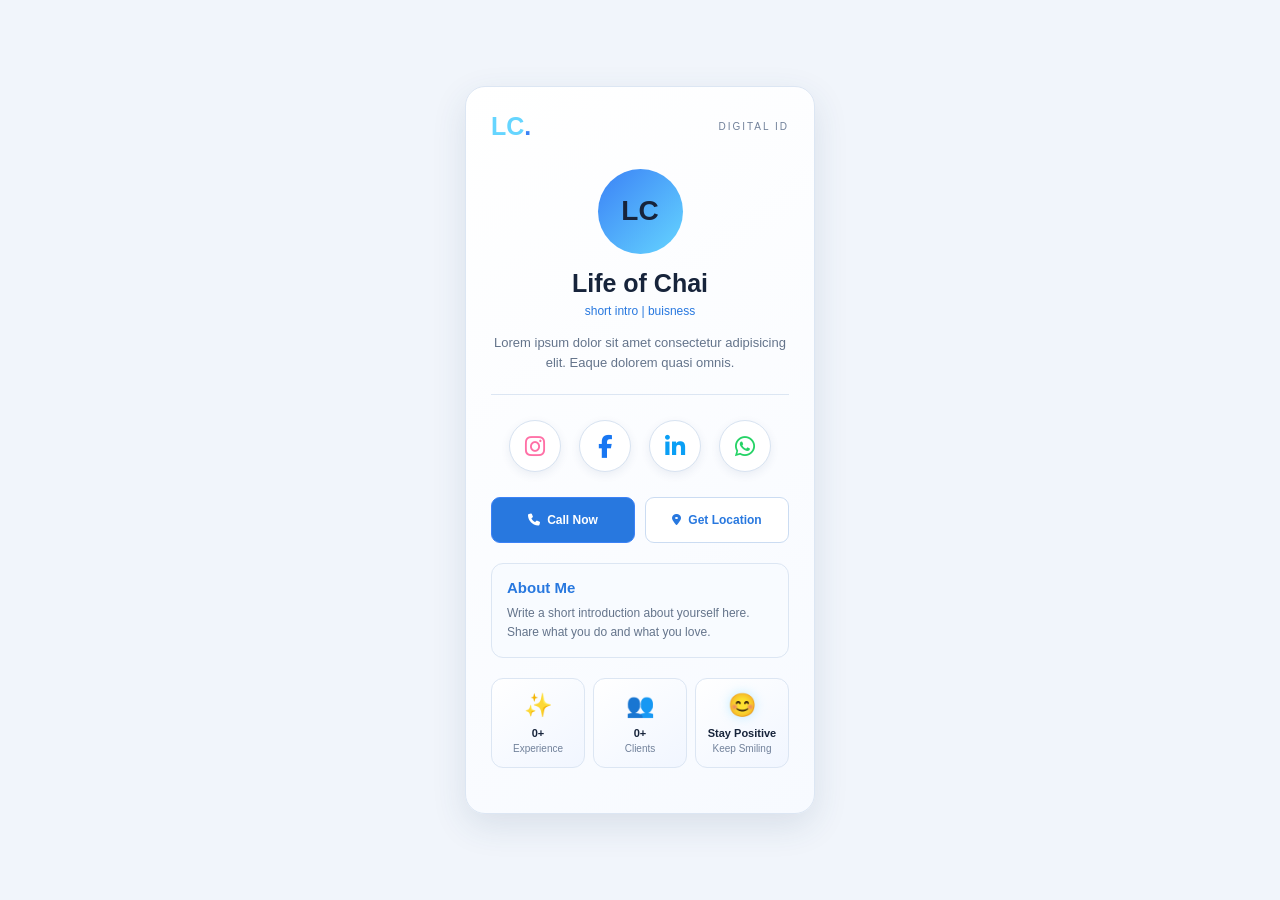
==== index.html @ 33793578 "Update index.html" ====
<!doctype html>
<html lang="en">
  <head>
    <meta charset="UTF-8" />
    <meta name="viewport" content="width=device-width, initial-scale=1.0" />
    <title>My Digital ID</title>

    <link rel="stylesheet" href="style.css" />

    <!-- Social media icons -->
    <link
      rel="stylesheet"
      href="https://cdnjs.cloudflare.com/ajax/libs/font-awesome/6.7.2/css/all.min.css"
    />
  </head>

  <body>
    <div class="card">
      <div class="top">
        <h3><b id="brandInitials">SB</b><span>.</span></h3>
        <p>DIGITAL ID</p>
      </div>

      <div class="profile" id="profileInitials">SB</div>

      <h1 id="profileName">Shubham Bahe</h1>
      <p class="role">short intro | buisness</p>

      <p class="bio">
        Lorem ipsum dolor sit amet consectetur adipisicing elit. Eaque dolorem
        quasi omnis.
      </p>

      <div class="line"></div>

      <!-- Four Circular Social Logos -->
      <div class="social-icons">
        <a
          href="https://instagram.com/"
          class="social-link instagram"
          target="_blank"
          rel="noopener noreferrer"
          aria-label="Instagram"
        >
          <i class="fa-brands fa-instagram"></i>
        </a>

        <a
          href="https://www.facebook.com/YOUR-PROFILE"
          class="social-link facebook"
          target="_blank"
          rel="noopener noreferrer"
          aria-label="Facebook"
        >
          <i class="fa-brands fa-facebook-f"></i>
        </a>

        <a
          href="https://linkedin.com/"
          class="social-link linkedin"
          target="_blank"
          rel="noopener noreferrer"
          aria-label="LinkedIn"
        >
          <i class="fa-brands fa-linkedin-in"></i>
        </a>

        <a
          href="#"
          id="whatsappLink"
          class="social-link whatsapp"
          target="_blank"
          rel="noopener noreferrer"
          aria-label="WhatsApp"
        >
          <i class="fa-brands fa-whatsapp"></i>
        </a>
      </div>

      <!-- Two Rectangular Buttons -->
      <div class="action-buttons">
        <a href="tel:+919834748891" class="action-btn save-btn">
          <i class="fa-solid fa-phone"></i>
          Call Now
        </a>

        <button
          type="button"
          class="action-btn location-btn"
          onclick="getLocation()"
        >
          <i class="fa-solid fa-location-dot"></i>
          Get Location
        </button>
      </div>

      <!-- Location Status -->
      <p id="locationStatus" class="location-status" aria-live="polite"></p>
      <!-- About Me -->
      <div class="about-me">
        <h3>About Me</h3>
        <p>
          Write a short introduction about yourself here. Share what you do and
          what you love.
        </p>
      </div>

      <!-- Three Info Boxes -->
      <div class="info-boxes">
        <div class="info-box">
          <h2>✨</h2>
          <p class="info-number">0+</p>
          <p class="info-label">Experience</p>
        </div>

        <div class="info-box">
          <h2>👥</h2>
          <p class="info-number">0+</p>
          <p class="info-label">Clients</p>
        </div>

        <div class="info-box smile-box">
          <h2>😊</h2>
          <p class="info-number">Stay Positive</p>
          <p class="info-label">Keep Smiling</p>
        </div>
      </div>
    </div>

    <script src="script.js"></script>
  </body>
</html>
---- style.css ----
* {
    margin: 0;
    padding: 0;
    box-sizing: border-box;
}

body {
    min-height: 100vh;
    display: flex;
    justify-content: center;
    align-items: center;
    padding: 20px;
    background: #080f20;
    font-family: Arial, sans-serif;
    color: white;
}

.card {
    width: 100%;
    max-width: 350px;
    padding: 25px;
    text-align: center;
    border-radius: 20px;
    background: linear-gradient(145deg, #142746, #0b1325);
    border: 1px solid #294466;
    box-shadow: 0 10px 35px #0005;
}

.top {
    display: flex;
    justify-content: space-between;
    align-items: center;
    margin-bottom: 28px;
}

.top h3 {
    font-size: 25px;
    color: #65d5ff;
}

.top h3 span {
    color: #3b82f6;
}

.top p {
    font-size: 10px;
    letter-spacing: 2px;
    color: #a5b2c9;
}

.profile {
    width: 85px;
    height: 85px;
    margin: 0 auto 15px;
    display: flex;
    justify-content: center;
    align-items: center;
    border-radius: 50%;
    background: linear-gradient(135deg, #3b82f6, #65d5ff);
    font-size: 28px;
    font-weight: bold;
}

h1 {
    font-size: 25px;
    margin-bottom: 6px;
}

.role {
    color: #65d5ff;
    font-size: 12px;
}

.bio {
    color: #a5b2c9;
    font-size: 13px;
    line-height: 1.6;
    margin: 15px 0;
}

.line {
    height: 1px;
    background: #294466;
    margin: 20px 0;
}

/* Circular Social Icons */
.social-icons {
    display: flex;
    justify-content: center;
    align-items: center;
    gap: 18px;
    margin: 25px 0;
}

.social-link {
    width: 52px;
    height: 52px;
    flex-shrink: 0;
    display: flex;
    justify-content: center;
    align-items: center;
    border-radius: 50%;
    background: #101d35;
    border: 1px solid #345782;
    text-decoration: none;
    font-size: 23px;
    transition: 0.3s ease;
}

.instagram {
    color: #ff70a6;
}

.facebook {
    color: #1877f2;
}

.linkedin {
    color: #0a9ff5;
}

.whatsapp {
    color: #25d366;
}

.social-link:hover {
    transform: translateY(-5px);
    border-color: #65d5ff;
    box-shadow: 0 0 12px #3b82f6,
                0 0 25px #3b82f655;
}

/* Rectangular Action Buttons */
.action-buttons {
    display: grid;
    grid-template-columns: repeat(2, minmax(0, 1fr));
    gap: 10px;
    margin: 25px 0 20px;
}

.action-btn {
    min-width: 0;
    min-height: 46px;
    display: flex;
    align-items: center;
    justify-content: center;
    gap: 7px;
    padding: 10px 6px;
    border-radius: 9px;
    font-family: inherit;
    font-size: 12px;
    font-weight: bold;
    text-decoration: none;
    cursor: pointer;
    transition: 0.3s ease;
}

.save-btn {
    color: white;
    background: #2563eb;
    border: 1px solid #3b82f6;
}

.location-btn {
    background: #ffffff;
    color: #2878df;
    border: 1px solid #cbdcf2;
}

.location-status {
    color: #64748b;
    font-size: 11px;
    line-height: 1.6;
    margin: 8px 0;
    overflow-wrap: anywhere;
}

.location-status a {
    color: #2878df;
    font-weight: bold;
}

.action-btn:hover {
    transform: translateY(-3px);
    box-shadow: 0 0 15px #3b82f644;
}

/* Small Mobile Screens */
@media (max-width: 360px) {
    .card {
        padding: 20px 16px;
    }

    .social-icons {
        gap: 13px;
    }

    .social-link {
        width: 47px;
        height: 47px;
        font-size: 21px;
    }

    .action-btn {
        font-size: 11px;
    }
}



/* About Me Box */
.about-me {
    text-align: left;
    padding: 15px;
    margin: 20px 0;
    background: #0c192d;
    border: 1px solid #294466;
    border-radius: 12px;
}

.about-me h3 {
    color: #65d5ff;
    font-size: 15px;
    margin-bottom: 8px;
}

.about-me p {
    color: #a5b2c9;
    font-size: 12px;
    line-height: 1.6;
}

/* Three Info Boxes */
.info-boxes {
    display: grid;
    grid-template-columns: repeat(3, minmax(0, 1fr));
    gap: 8px;
    margin: 20px 0;
}

.info-box {
    padding: 13px 4px;
    background: linear-gradient(145deg, #172b49, #0d192d);
    border: 1px solid #294466;
    border-radius: 12px;
    transition: 0.3s ease;
}

.info-box:hover {
    border-color: #65d5ff;
    box-shadow: 0 0 12px #3b82f633;
    transform: translateY(-3px);
}

.info-box h2 {
    font-size: 23px;
    margin-bottom: 8px;
}

.info-number {
    color: #ffffff;
    font-size: 11px;
    font-weight: bold;
    overflow-wrap: anywhere;
}

.info-label {
    color: #8fa6c7;
    font-size: 10px;
    margin-top: 4px;
}

.smile-box h2 {
    filter: drop-shadow(0 0 6px #65d5ff66);
}


body {
    background: #f1f5fb;
    color: #17243b;
}

.card {
    background: linear-gradient(145deg, #ffffff, #f7faff);
    border: 1px solid #dce6f3;
    box-shadow: 0 12px 35px rgba(42, 70, 110, 0.12);
}

.top p {
    color: #71819a;
}

h1 {
    color: #17243b;
}

.role {
    color: #2878df;
}

.bio {
    color: #64748b;
}

.line {
    background: #dce6f3;
}

/* Social icons */
.social-link {
    background: #ffffff;
    border-color: #d8e3f1;
    box-shadow: 0 3px 10px rgba(42, 70, 110, 0.08);
}

.github {
    color: #17243b;
}

.social-link:hover {
    border-color: #65bfff;
    box-shadow: 0 0 12px #3b82f644;
}

/* Action buttons */
.save-btn {
    background: #2878df;
    color: #ffffff;
}

.share-btn {
    background: #ffffff;
    color: #2878df;
    border-color: #cbdcf2;
}

/* About Me box */
.about-me {
    background: #f8fbff;
    border-color: #dce6f3;
}

.about-me h3 {
    color: #2878df;
}

.about-me p {
    color: #64748b;
}

/* Experience, Clients and QR boxes */
.info-box {
    background: linear-gradient(145deg, #ffffff, #f1f6ff);
    border-color: #dce6f3;
}

.info-number {
    color: #17243b;
}

.info-label {
    color: #71819a;
}

.info-box:hover {
    border-color: #65bfff;
    box-shadow: 0 5px 18px #2878df22;
}

/* Footer */
footer {
    border-color: #dce6f3;
    color: #71819a;
}

/* Smaller mobile screens */
@media (max-width: 360px) {
    .card {
        background: #ffffff;
    }
}
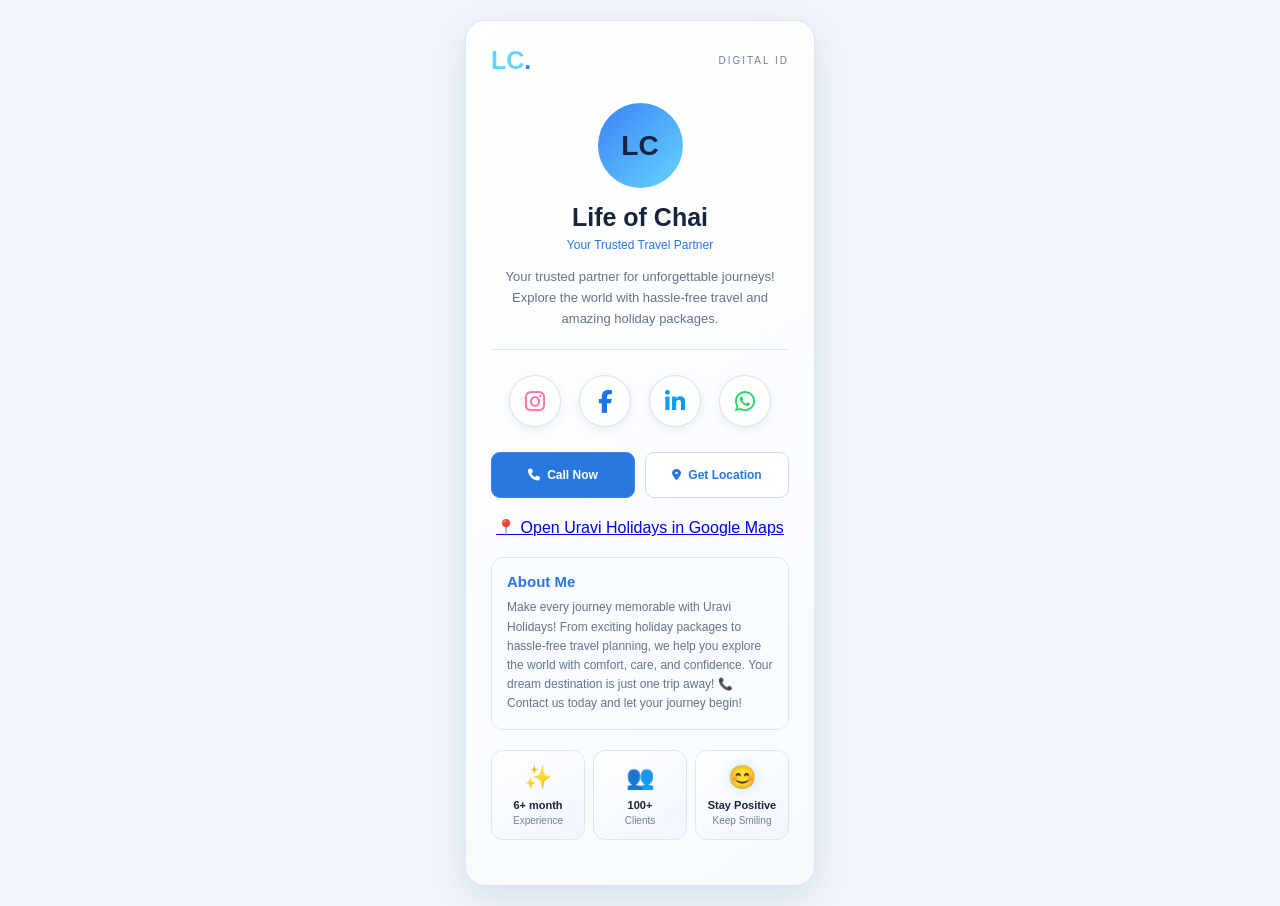
==== commit 7571a933: "Update index.html" ====
--- a/index.html
+++ b/index.html
@@ -24,11 +24,11 @@
       <div class="profile" id="profileInitials">SB</div>
 
       <h1 id="profileName">Shubham Bahe</h1>
-      <p class="role">short intro | buisness</p>
+      <p class="role">Your Trusted Travel Partner</p>
 
       <p class="bio">
-        Lorem ipsum dolor sit amet consectetur adipisicing elit. Eaque dolorem
-        quasi omnis.
+        Your trusted partner for unforgettable journeys! Explore the world with
+        hassle-free travel and amazing holiday packages.
       </p>
 
       <div class="line"></div>
@@ -36,7 +36,7 @@
       <!-- Four Circular Social Logos -->
       <div class="social-icons">
         <a
-          href="https://instagram.com/"
+          href="https://www.instagram.com/uraviholidays?vrfl=b2t5bHQ3NGZpOXEz"
           class="social-link instagram"
           target="_blank"
           rel="noopener noreferrer"
@@ -79,7 +79,7 @@
 
       <!-- Two Rectangular Buttons -->
       <div class="action-buttons">
-        <a href="tel:+919834748891" class="action-btn save-btn">
+        <a href="tel:+918766043591" class="action-btn save-btn">
           <i class="fa-solid fa-phone"></i>
           Call Now
         </a>
@@ -95,13 +95,23 @@
       </div>
 
       <!-- Location Status -->
-      <p id="locationStatus" class="location-status" aria-live="polite"></p>
+      <p id="locationStatus">
+        <a
+          href="https://www.google.com/maps/search/?api=1&query=Uravi+Holidays"
+          target="_blank"
+          rel="noopener noreferrer"
+        >
+          📍 Open Uravi Holidays in Google Maps
+        </a>
+      </p>
       <!-- About Me -->
       <div class="about-me">
         <h3>About Me</h3>
         <p>
-          Write a short introduction about yourself here. Share what you do and
-          what you love.
+          Make every journey memorable with Uravi Holidays! From exciting
+          holiday packages to hassle-free travel planning, we help you explore
+          the world with comfort, care, and confidence. Your dream destination
+          is just one trip away! 📞 Contact us today and let your journey begin!
         </p>
       </div>
 
@@ -109,13 +119,13 @@
       <div class="info-boxes">
         <div class="info-box">
           <h2>✨</h2>
-          <p class="info-number">0+</p>
+          <p class="info-number">6+ month</p>
           <p class="info-label">Experience</p>
         </div>
 
         <div class="info-box">
           <h2>👥</h2>
-          <p class="info-number">0+</p>
+          <p class="info-number">100+</p>
           <p class="info-label">Clients</p>
         </div>
 
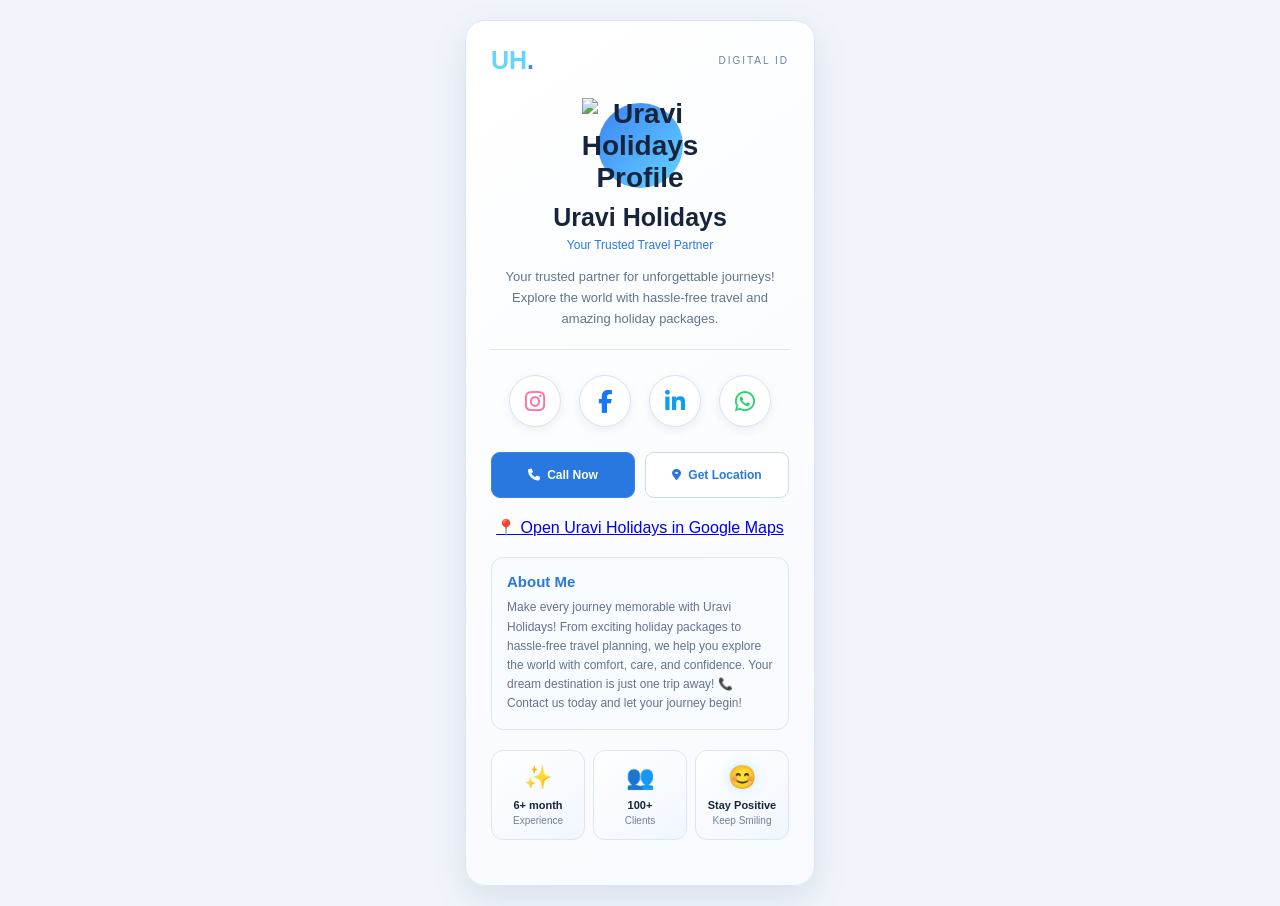
==== commit eb4e63e7: "Update profile section and contact link format" ====
--- a/index.html
+++ b/index.html
@@ -21,9 +21,15 @@
         <p>DIGITAL ID</p>
       </div>
 
-      <div class="profile" id="profileInitials">SB</div>
+      <div class="profile">
+        <img
+          src="assets\WhatsApp Image 2026-10-17 at 14.59.35.jpeg"
+          alt="Uravi Holidays Profile"
+          id="profileImage"
+        />
+      </div>
 
-      <h1 id="profileName">Shubham Bahe</h1>
+      <h1 id="profileName">Uravi Holidays</h1>
       <p class="role">Your Trusted Travel Partner</p>
 
       <p class="bio">
@@ -79,7 +85,7 @@
 
       <!-- Two Rectangular Buttons -->
       <div class="action-buttons">
-        <a href="tel:+918766043591" class="action-btn save-btn">
+        <a href="tel:+91 8766043591" class="action-btn save-btn">
           <i class="fa-solid fa-phone"></i>
           Call Now
         </a>
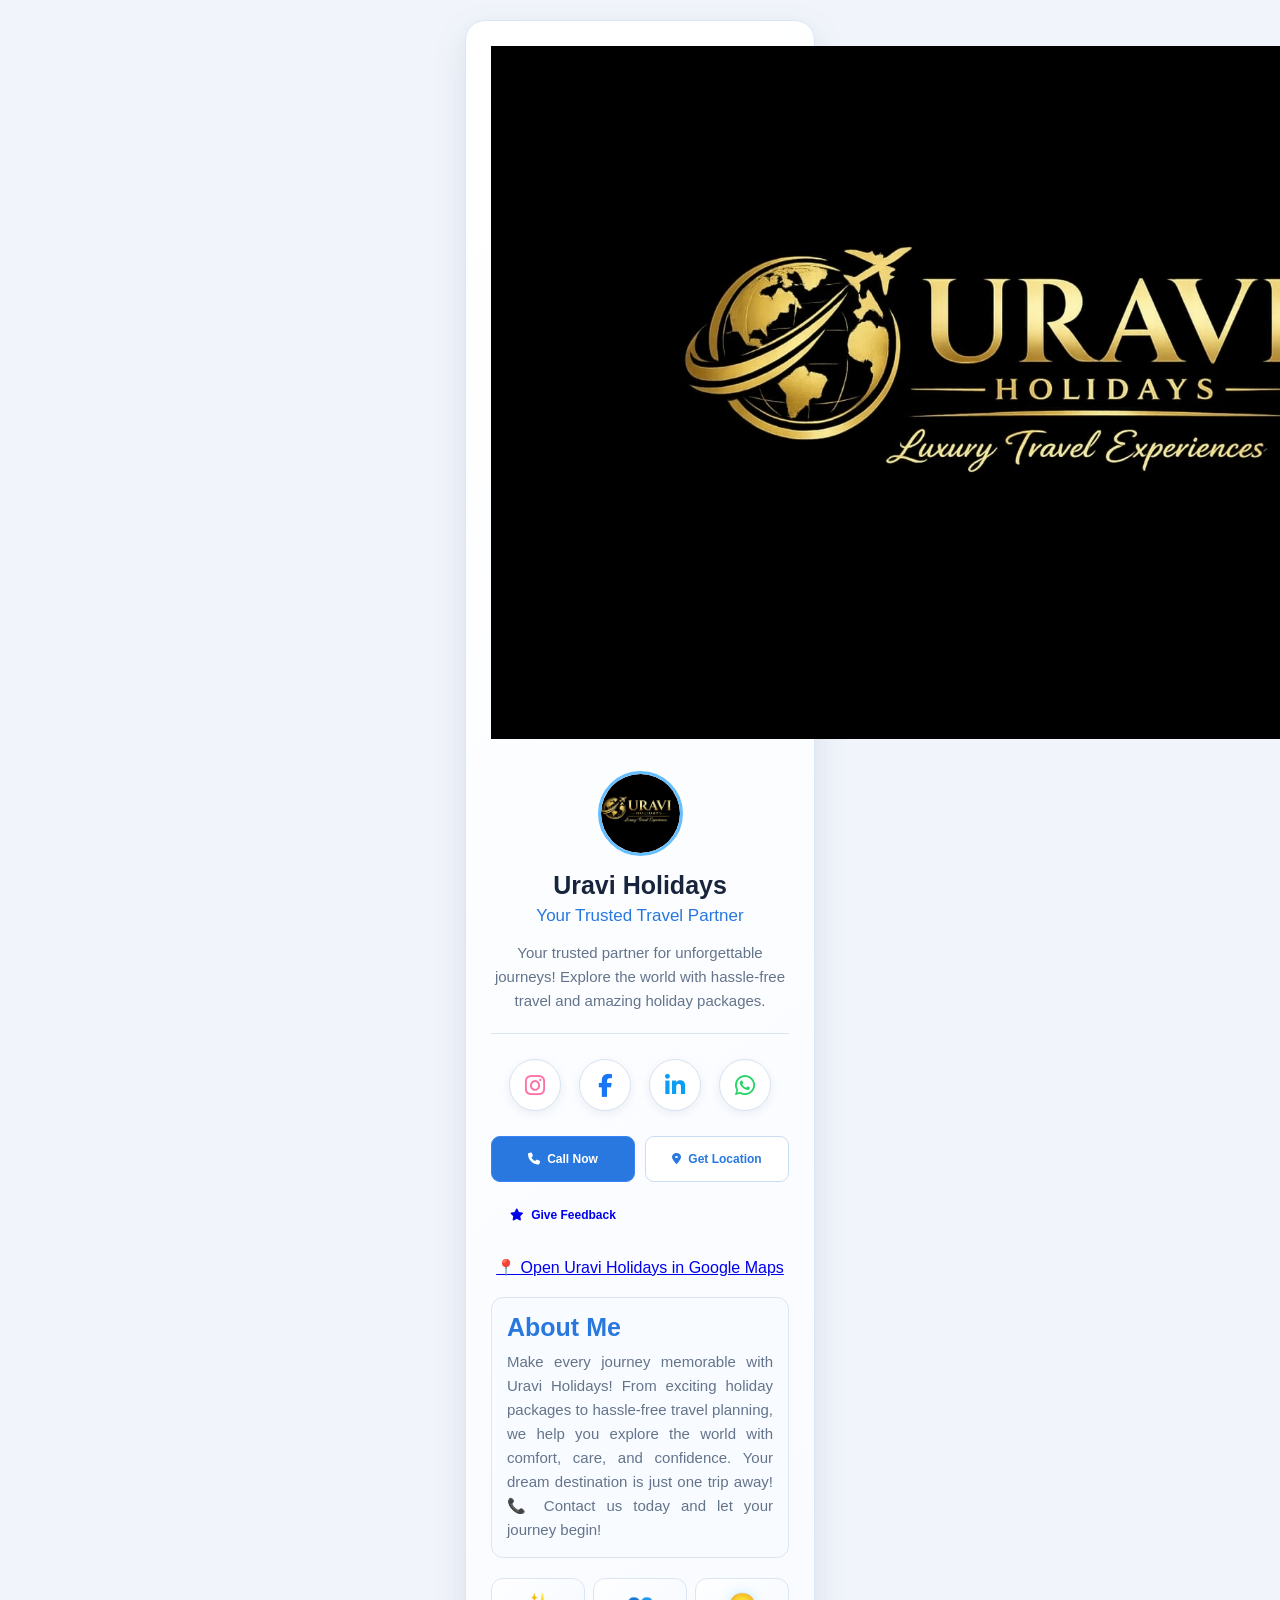
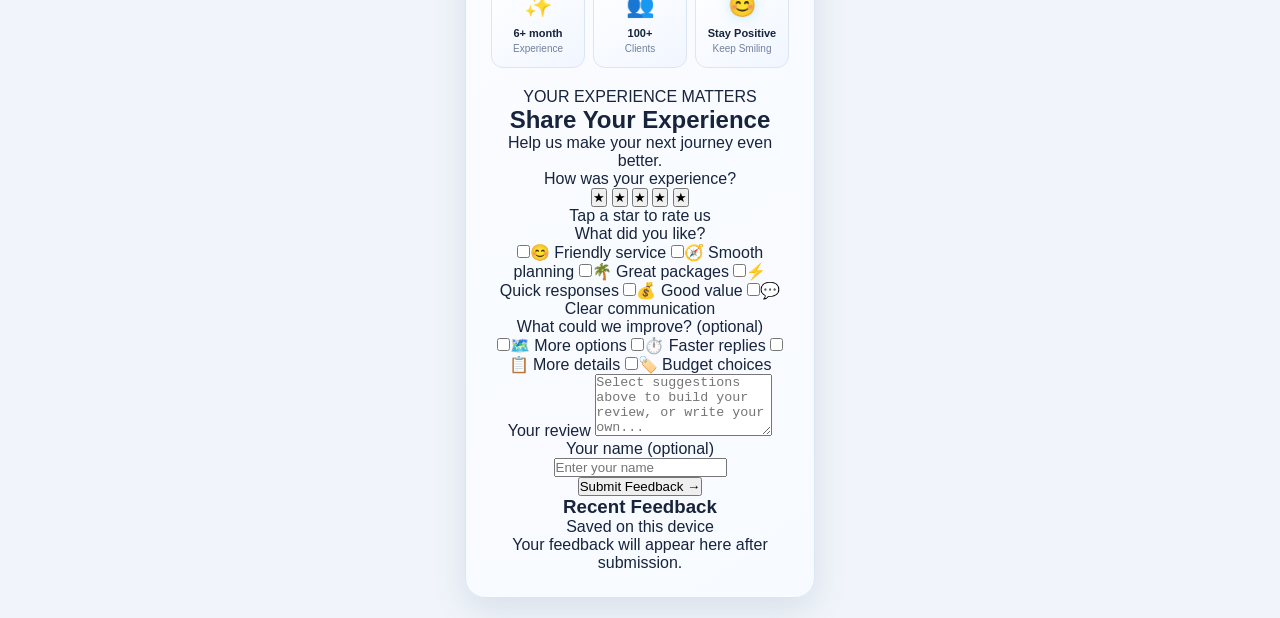
==== commit 47aaa14f: "Update index.html" ====
--- a/index.html
+++ b/index.html
@@ -17,7 +17,12 @@
   <body>
     <div class="card">
       <div class="top">
-        <h3><b id="brandInitials">SB</b><span>.</span></h3>
+        <div class="brand-logo">
+          <img
+            src="assets/WhatsApp Image 2026-10-17 at 14.59.35.jpeg"
+            alt="Uravi Holidays Logo"
+          />
+        </div>
         <p>DIGITAL ID</p>
       </div>
 
@@ -52,7 +57,7 @@
         </a>
 
         <a
-          href="https://www.facebook.com/YOUR-PROFILE"
+          href="https://www.facebook.com/share/1Dizy6Eg3Z/"
           class="social-link facebook"
           target="_blank"
           rel="noopener noreferrer"
@@ -98,6 +103,10 @@
           <i class="fa-solid fa-location-dot"></i>
           Get Location
         </button>
+        <a href="#feedback" class="action-btn feedback-jump">
+          <i class="fa-solid fa-star"></i>
+          Give Feedback
+        </a>
       </div>
 
       <!-- Location Status -->
@@ -141,6 +150,194 @@
           <p class="info-label">Keep Smiling</p>
         </div>
       </div>
+
+      <!-- Customer Feedback and Reviews -->
+      <section class="feedback-section" id="feedback">
+        <div class="feedback-heading">
+          <span class="feedback-eyebrow">YOUR EXPERIENCE MATTERS</span>
+          <h2>Share Your Experience</h2>
+          <p>Help us make your next journey even better.</p>
+        </div>
+
+        <form id="feedbackForm">
+          <div class="rating-label">How was your experience?</div>
+          <div
+            class="star-rating"
+            role="radiogroup"
+            aria-label="Rate your experience"
+          >
+            <button
+              type="button"
+              class="star"
+              data-rating="1"
+              aria-label="1 star"
+              aria-pressed="false"
+            >
+              ★
+            </button>
+            <button
+              type="button"
+              class="star"
+              data-rating="2"
+              aria-label="2 stars"
+              aria-pressed="false"
+            >
+              ★
+            </button>
+            <button
+              type="button"
+              class="star"
+              data-rating="3"
+              aria-label="3 stars"
+              aria-pressed="false"
+            >
+              ★
+            </button>
+            <button
+              type="button"
+              class="star"
+              data-rating="4"
+              aria-label="4 stars"
+              aria-pressed="false"
+            >
+              ★
+            </button>
+            <button
+              type="button"
+              class="star"
+              data-rating="5"
+              aria-label="5 stars"
+              aria-pressed="false"
+            >
+              ★
+            </button>
+          </div>
+          <p id="ratingHint" class="rating-hint">Tap a star to rate us</p>
+
+          <div class="suggestion-group">
+            <div class="rating-label">What did you like?</div>
+            <div class="suggestion-chips">
+              <label class="suggestion-chip"
+                ><input
+                  type="checkbox"
+                  name="positive"
+                  value="friendly and helpful service"
+                /><span>😊 Friendly service</span></label
+              >
+              <label class="suggestion-chip"
+                ><input
+                  type="checkbox"
+                  name="positive"
+                  value="smooth travel planning"
+                /><span>🧭 Smooth planning</span></label
+              >
+              <label class="suggestion-chip"
+                ><input
+                  type="checkbox"
+                  name="positive"
+                  value="great holiday packages"
+                /><span>🌴 Great packages</span></label
+              >
+              <label class="suggestion-chip"
+                ><input
+                  type="checkbox"
+                  name="positive"
+                  value="quick responses"
+                /><span>⚡ Quick responses</span></label
+              >
+              <label class="suggestion-chip"
+                ><input
+                  type="checkbox"
+                  name="positive"
+                  value="good value for money"
+                /><span>💰 Good value</span></label
+              >
+              <label class="suggestion-chip"
+                ><input
+                  type="checkbox"
+                  name="positive"
+                  value="clear communication"
+                /><span>💬 Clear communication</span></label
+              >
+            </div>
+          </div>
+
+          <div class="suggestion-group">
+            <div class="rating-label">
+              What could we improve? <span class="optional">(optional)</span>
+            </div>
+            <div class="suggestion-chips">
+              <label class="suggestion-chip improvement"
+                ><input
+                  type="checkbox"
+                  name="improvement"
+                  value="more package options"
+                /><span>🗺️ More options</span></label
+              >
+              <label class="suggestion-chip improvement"
+                ><input
+                  type="checkbox"
+                  name="improvement"
+                  value="faster responses"
+                /><span>⏱️ Faster replies</span></label
+              >
+              <label class="suggestion-chip improvement"
+                ><input
+                  type="checkbox"
+                  name="improvement"
+                  value="more detailed information"
+                /><span>📋 More details</span></label
+              >
+              <label class="suggestion-chip improvement"
+                ><input
+                  type="checkbox"
+                  name="improvement"
+                  value="more budget-friendly choices"
+                /><span>🏷️ Budget choices</span></label
+              >
+            </div>
+          </div>
+
+          <label class="review-label" for="reviewText">Your review</label>
+          <textarea
+            id="reviewText"
+            rows="4"
+            maxlength="600"
+            placeholder="Select suggestions above to build your review, or write your own..."
+            required
+          ></textarea>
+          <label class="review-label" for="reviewerName"
+            >Your name <span class="optional">(optional)</span></label
+          >
+          <input
+            id="reviewerName"
+            type="text"
+            maxlength="60"
+            placeholder="Enter your name"
+          />
+          <button class="submit-review" type="submit">
+            Submit Feedback <span aria-hidden="true">→</span>
+          </button>
+          <p
+            id="feedbackStatus"
+            class="feedback-status"
+            role="status"
+            aria-live="polite"
+          ></p>
+        </form>
+
+        <div class="recent-feedback">
+          <div class="recent-heading">
+            <h3>Recent Feedback</h3>
+            <span class="local-note">Saved on this device</span>
+          </div>
+          <div id="reviewList" class="review-list">
+            <p class="empty-reviews">
+              Your feedback will appear here after submission.
+            </p>
+          </div>
+        </div>
+      </section>
     </div>
 
     <script src="script.js"></script>
--- a/style.css
+++ b/style.css
@@ -62,6 +62,25 @@
     font-weight: bold;
 }
 
+.profile {
+    width: 85px;
+    height: 85px;
+    margin: 0 auto 15px;
+    border-radius: 50%;
+    overflow: hidden;
+    padding: 0;
+    background: #eaf2ff;
+    border: 3px solid #65bfff;
+}
+
+.profile img {
+    width: 100%;
+    height: 100%;
+    object-fit: cover;
+    display: block;
+    border-radius: 50%;
+}
+
 h1 {
     font-size: 25px;
     margin-bottom: 6px;
@@ -74,7 +93,7 @@
 
 .bio {
     color: #a5b2c9;
-    font-size: 13px;
+    font-size: 15px;
     line-height: 1.6;
     margin: 15px 0;
 }
@@ -222,13 +241,13 @@
 
 .about-me h3 {
     color: #65d5ff;
-    font-size: 15px;
+    font-size: 25px;
     margin-bottom: 8px;
 }
 
 .about-me p {
     color: #a5b2c9;
-    font-size: 12px;
+    font-size: 15px ;
     line-height: 1.6;
 }
 
@@ -298,6 +317,7 @@
 
 .role {
     color: #2878df;
+    font-size: 17px;
 }
 
 .bio {
@@ -348,6 +368,8 @@
 
 .about-me p {
     color: #64748b;
+    font-size: 15px;
+    text-align: justify;
 }
 
 /* Experience, Clients and QR boxes */
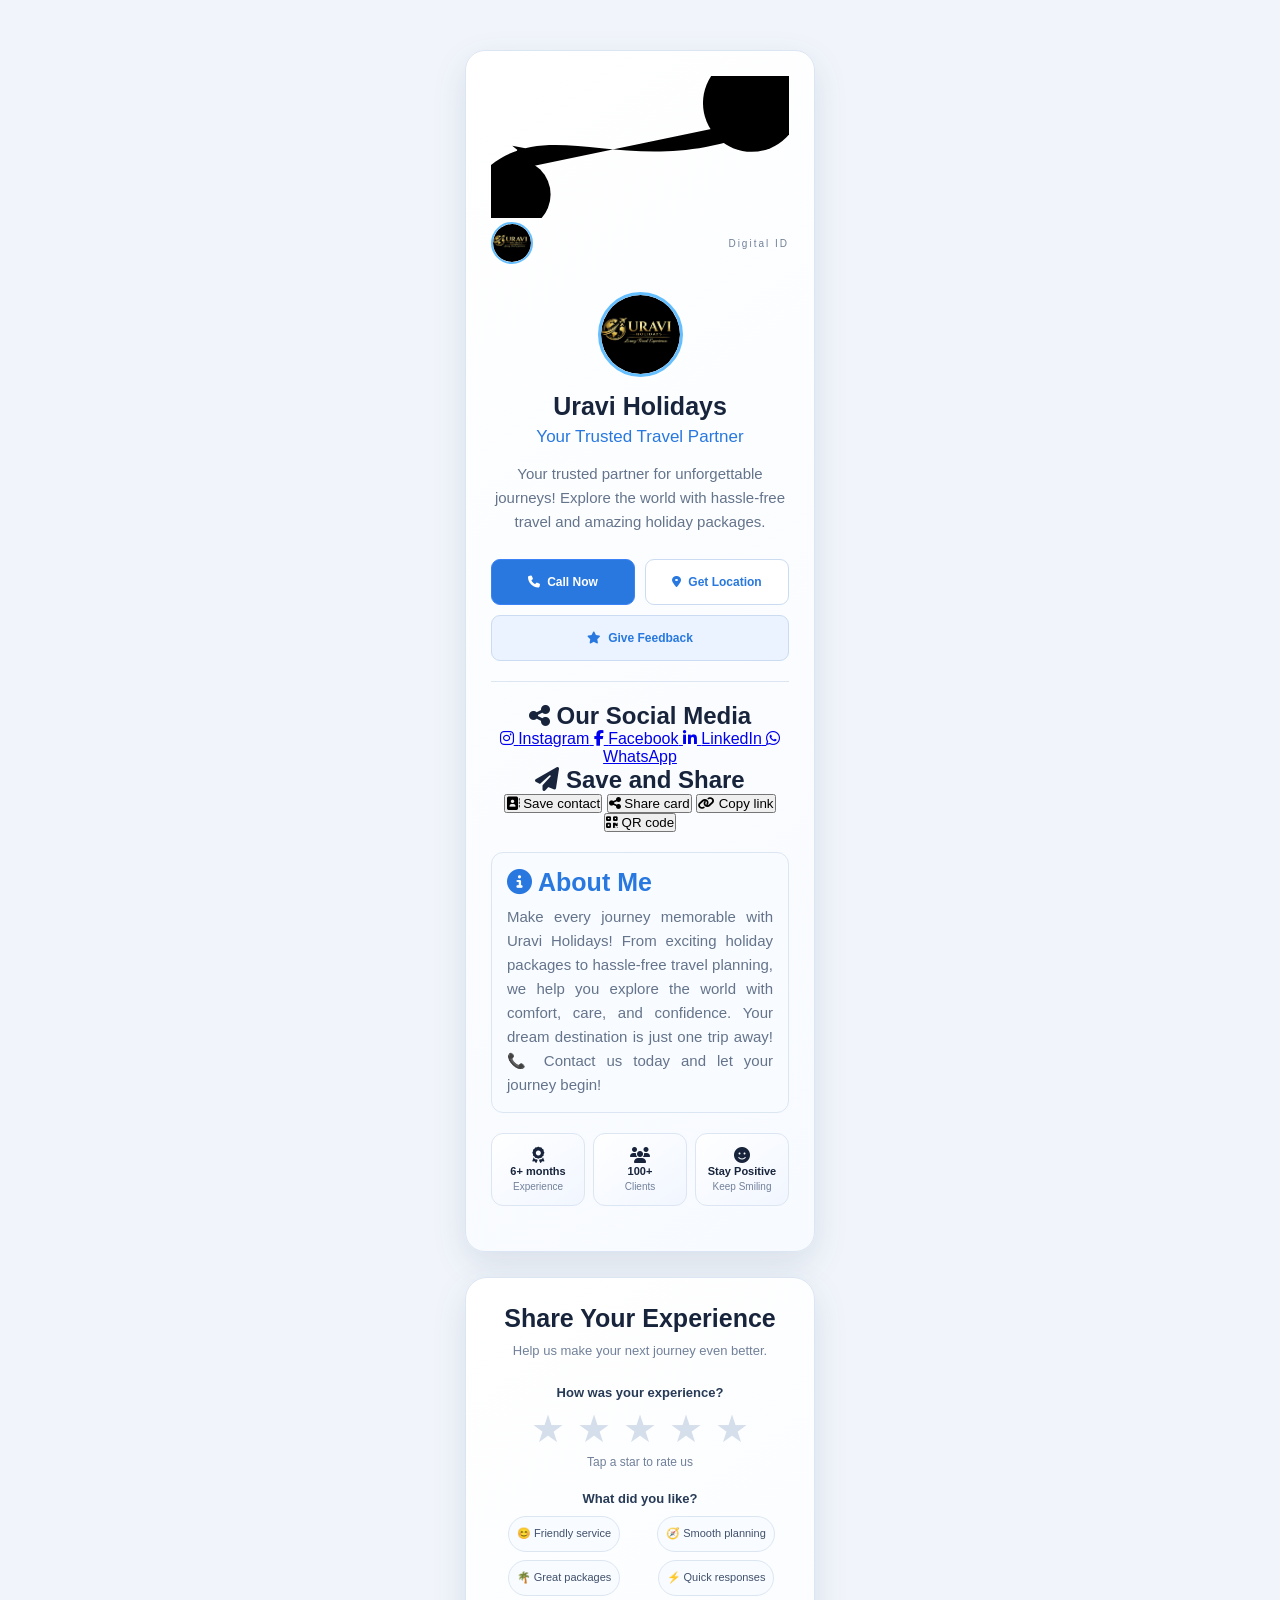
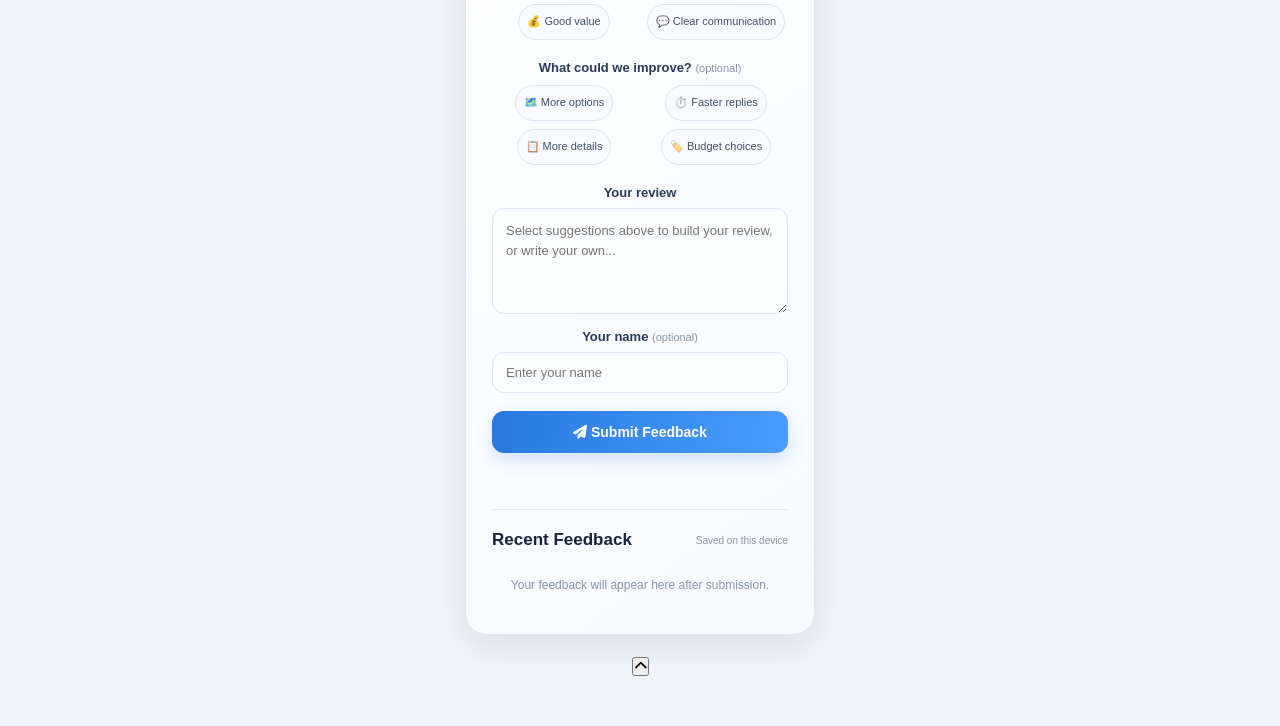
==== commit 0b4efe8a: "Update index.html" ====
--- a/index.html
+++ b/index.html
@@ -3,11 +3,25 @@
   <head>
     <meta charset="UTF-8" />
     <meta name="viewport" content="width=device-width, initial-scale=1.0" />
-    <title>My Digital ID</title>
+    <meta name="theme-color" content="#1c5fc0" />
+    <title>Uravi Holidays | Digital ID</title>
+
+    <!-- Lets the page hide reveal-on-scroll items only when JavaScript is running -->
+    <script>
+      document.documentElement.classList.add("js");
+    </script>
+
+    <!-- Font -->
+    <link rel="preconnect" href="https://fonts.googleapis.com" />
+    <link rel="preconnect" href="https://fonts.gstatic.com" crossorigin />
+    <link
+      href="https://fonts.googleapis.com/css2?family=Plus+Jakarta+Sans:wght@400;500;600;700;800&display=swap"
+      rel="stylesheet"
+    />
 
     <link rel="stylesheet" href="style.css" />
 
-    <!-- Social media icons -->
+    <!-- Icons -->
     <link
       rel="stylesheet"
       href="https://cdnjs.cloudflare.com/ajax/libs/font-awesome/6.7.2/css/all.min.css"
@@ -15,146 +29,220 @@
   </head>
 
   <body>
-    <div class="card">
-      <div class="top">
-        <div class="brand-logo">
-          <img
-            src="assets/WhatsApp Image 2026-10-17 at 14.59.35.jpeg"
-            alt="Uravi Holidays Logo"
-          />
+    <div class="scroll-progress" id="scrollProgress" aria-hidden="true"></div>
+
+    <main class="page">
+      <!-- ================= DIGITAL ID CARD ================= -->
+      <article class="card">
+        <header class="hero">
+          <svg
+            class="hero__art"
+            id="heroArt"
+            viewBox="0 0 440 210"
+            preserveAspectRatio="xMidYMid slice"
+            aria-hidden="true"
+          >
+            <circle class="orb orb--1" cx="385" cy="40" r="72" />
+            <circle class="orb orb--2" cx="36" cy="175" r="52" />
+            <path
+              id="flightPath"
+              class="route"
+              d="M-20 150 C 90 30, 220 190, 460 50"
+            />
+            <g class="plane">
+              <path d="M0 0 L-18 -8 L-12 0 L-18 8 Z" />
+              <path class="plane__fold" d="M0 0 L-12 0 L-18 8 Z" />
+              <animateMotion dur="9s" repeatCount="indefinite" rotate="auto">
+                <mpath href="#flightPath" />
+              </animateMotion>
+            </g>
+          </svg>
+
+          <div class="top">
+            <div class="brand-logo">
+              <img
+                src="assets/WhatsApp Image 2026-10-17 at 14.59.35.jpeg"
+                alt="Uravi Holidays Logo"
+              />
+            </div>
+            <p>Digital ID</p>
+          </div>
+        </header>
+
+        <section class="identity">
+          <div class="profile">
+            <img
+              src="assets/WhatsApp Image 2026-10-17 at 14.59.35.jpeg"
+              alt="Uravi Holidays Profile"
+              id="profileImage"
+            />
+          </div>
+
+          <h1 id="profileName">Uravi Holidays</h1>
+          <p class="role">Your Trusted Travel Partner</p>
+
+          <p class="bio">
+            Your trusted partner for unforgettable journeys! Explore the world
+            with hassle-free travel and amazing holiday packages.
+          </p>
+
+          <div class="action-buttons">
+            <a href="tel:+918766043591" class="action-btn save-btn">
+              <i class="fa-solid fa-phone"></i>
+              Call Now
+            </a>
+
+            <button
+              type="button"
+              class="action-btn location-btn"
+              onclick="getLocation()"
+            >
+              <i class="fa-solid fa-location-dot"></i>
+              Get Location
+            </button>
+
+            <a href="#feedback" class="action-btn feedback-jump">
+              <i class="fa-solid fa-star"></i>
+              Give Feedback
+            </a>
+          </div>
+        </section>
+
+        <div class="line"></div>
+
+        <!-- ================= OUR SOCIAL MEDIA ================= -->
+        <section class="block reveal" aria-labelledby="socialTitle">
+          <h2 class="block__title" id="socialTitle">
+            <i class="fa-solid fa-share-nodes" aria-hidden="true"></i>
+            Our Social Media
+          </h2>
+
+          <div class="tiles">
+            <a
+              href="https://www.instagram.com/uraviholidays?vrfl=b2t5bHQ3NGZpOXEz"
+              class="tile tile--instagram"
+              target="_blank"
+              rel="noopener noreferrer"
+            >
+              <span class="tile__icon"
+                ><i class="fa-brands fa-instagram"></i
+              ></span>
+              <span class="tile__label">Instagram</span>
+            </a>
+
+            <a
+              href="https://www.facebook.com/share/1Dizy6Eg3Z/"
+              class="tile tile--facebook"
+              target="_blank"
+              rel="noopener noreferrer"
+            >
+              <span class="tile__icon"
+                ><i class="fa-brands fa-facebook-f"></i
+              ></span>
+              <span class="tile__label">Facebook</span>
+            </a>
+
+            <a
+              href="https://linkedin.com/"
+              class="tile tile--linkedin"
+              target="_blank"
+              rel="noopener noreferrer"
+            >
+              <span class="tile__icon"
+                ><i class="fa-brands fa-linkedin-in"></i
+              ></span>
+              <span class="tile__label">LinkedIn</span>
+            </a>
+
+            <a
+              href="#"
+              id="whatsappLink"
+              class="tile tile--whatsapp"
+              target="_blank"
+              rel="noopener noreferrer"
+            >
+              <span class="tile__icon"
+                ><i class="fa-brands fa-whatsapp"></i
+              ></span>
+              <span class="tile__label">WhatsApp</span>
+            </a>
+          </div>
+        </section>
+
+        <!-- ================= SAVE AND SHARE ================= -->
+        <section class="block reveal" aria-labelledby="toolsTitle">
+          <h2 class="block__title" id="toolsTitle">
+            <i class="fa-solid fa-paper-plane" aria-hidden="true"></i>
+            Save and Share
+          </h2>
+
+          <div class="tiles" id="tools">
+            <button type="button" class="tile tile--tool" data-action="save">
+              <span class="tile__icon"
+                ><i class="fa-solid fa-address-book"></i
+              ></span>
+              <span class="tile__label">Save contact</span>
+            </button>
+
+            <button type="button" class="tile tile--tool" data-action="share">
+              <span class="tile__icon"
+                ><i class="fa-solid fa-share-nodes"></i
+              ></span>
+              <span class="tile__label">Share card</span>
+            </button>
+
+            <button type="button" class="tile tile--tool" data-action="copy">
+              <span class="tile__icon"><i class="fa-solid fa-link"></i></span>
+              <span class="tile__label">Copy link</span>
+            </button>
+
+            <button type="button" class="tile tile--tool" data-action="qr">
+              <span class="tile__icon"><i class="fa-solid fa-qrcode"></i></span>
+              <span class="tile__label">QR code</span>
+            </button>
+          </div>
+        </section>
+
+        <!-- ================= ABOUT ME ================= -->
+        <section class="about-me reveal">
+          <h3 class="block__title">
+            <i class="fa-solid fa-circle-info" aria-hidden="true"></i>
+            About Me
+          </h3>
+          <p>
+            Make every journey memorable with Uravi Holidays! From exciting
+            holiday packages to hassle-free travel planning, we help you explore
+            the world with comfort, care, and confidence. Your dream destination
+            is just one trip away! 📞 Contact us today and let your journey
+            begin!
+          </p>
+        </section>
+
+        <!-- ================= INFO BOXES ================= -->
+        <div class="info-boxes reveal">
+          <div class="info-box">
+            <div class="info-icon"><i class="fa-solid fa-award"></i></div>
+            <p class="info-number">6+ months</p>
+            <p class="info-label">Experience</p>
+          </div>
+
+          <div class="info-box">
+            <div class="info-icon"><i class="fa-solid fa-users"></i></div>
+            <p class="info-number">100+</p>
+            <p class="info-label">Clients</p>
+          </div>
+
+          <div class="info-box smile-box">
+            <div class="info-icon"><i class="fa-solid fa-face-smile"></i></div>
+            <p class="info-number">Stay Positive</p>
+            <p class="info-label">Keep Smiling</p>
+          </div>
         </div>
-        <p>DIGITAL ID</p>
-      </div>
-
-      <div class="profile">
-        <img
-          src="assets\WhatsApp Image 2026-10-17 at 14.59.35.jpeg"
-          alt="Uravi Holidays Profile"
-          id="profileImage"
-        />
-      </div>
-
-      <h1 id="profileName">Uravi Holidays</h1>
-      <p class="role">Your Trusted Travel Partner</p>
-
-      <p class="bio">
-        Your trusted partner for unforgettable journeys! Explore the world with
-        hassle-free travel and amazing holiday packages.
-      </p>
-
-      <div class="line"></div>
-
-      <!-- Four Circular Social Logos -->
-      <div class="social-icons">
-        <a
-          href="https://www.instagram.com/uraviholidays?vrfl=b2t5bHQ3NGZpOXEz"
-          class="social-link instagram"
-          target="_blank"
-          rel="noopener noreferrer"
-          aria-label="Instagram"
-        >
-          <i class="fa-brands fa-instagram"></i>
-        </a>
-
-        <a
-          href="https://www.facebook.com/share/1Dizy6Eg3Z/"
-          class="social-link facebook"
-          target="_blank"
-          rel="noopener noreferrer"
-          aria-label="Facebook"
-        >
-          <i class="fa-brands fa-facebook-f"></i>
-        </a>
-
-        <a
-          href="https://linkedin.com/"
-          class="social-link linkedin"
-          target="_blank"
-          rel="noopener noreferrer"
-          aria-label="LinkedIn"
-        >
-          <i class="fa-brands fa-linkedin-in"></i>
-        </a>
-
-        <a
-          href="#"
-          id="whatsappLink"
-          class="social-link whatsapp"
-          target="_blank"
-          rel="noopener noreferrer"
-          aria-label="WhatsApp"
-        >
-          <i class="fa-brands fa-whatsapp"></i>
-        </a>
-      </div>
-
-      <!-- Two Rectangular Buttons -->
-      <div class="action-buttons">
-        <a href="tel:+91 8766043591" class="action-btn save-btn">
-          <i class="fa-solid fa-phone"></i>
-          Call Now
-        </a>
-
-        <button
-          type="button"
-          class="action-btn location-btn"
-          onclick="getLocation()"
-        >
-          <i class="fa-solid fa-location-dot"></i>
-          Get Location
-        </button>
-        <a href="#feedback" class="action-btn feedback-jump">
-          <i class="fa-solid fa-star"></i>
-          Give Feedback
-        </a>
-      </div>
-
-      <!-- Location Status -->
-      <p id="locationStatus">
-        <a
-          href="https://www.google.com/maps/search/?api=1&query=Uravi+Holidays"
-          target="_blank"
-          rel="noopener noreferrer"
-        >
-          📍 Open Uravi Holidays in Google Maps
-        </a>
-      </p>
-      <!-- About Me -->
-      <div class="about-me">
-        <h3>About Me</h3>
-        <p>
-          Make every journey memorable with Uravi Holidays! From exciting
-          holiday packages to hassle-free travel planning, we help you explore
-          the world with comfort, care, and confidence. Your dream destination
-          is just one trip away! 📞 Contact us today and let your journey begin!
-        </p>
-      </div>
-
-      <!-- Three Info Boxes -->
-      <div class="info-boxes">
-        <div class="info-box">
-          <h2>✨</h2>
-          <p class="info-number">6+ month</p>
-          <p class="info-label">Experience</p>
-        </div>
-
-        <div class="info-box">
-          <h2>👥</h2>
-          <p class="info-number">100+</p>
-          <p class="info-label">Clients</p>
-        </div>
-
-        <div class="info-box smile-box">
-          <h2>😊</h2>
-          <p class="info-number">Stay Positive</p>
-          <p class="info-label">Keep Smiling</p>
-        </div>
-      </div>
-
-      <!-- Customer Feedback and Reviews -->
-      <section class="feedback-section" id="feedback">
+      </article>
+
+      <!-- ================= FEEDBACK ================= -->
+      <section class="card feedback-section reveal" id="feedback">
         <div class="feedback-heading">
-          <span class="feedback-eyebrow">YOUR EXPERIENCE MATTERS</span>
           <h2>Share Your Experience</h2>
           <p>Help us make your next journey even better.</p>
         </div>
@@ -306,6 +394,7 @@
             placeholder="Select suggestions above to build your review, or write your own..."
             required
           ></textarea>
+
           <label class="review-label" for="reviewerName"
             >Your name <span class="optional">(optional)</span></label
           >
@@ -315,8 +404,10 @@
             maxlength="60"
             placeholder="Enter your name"
           />
+
           <button class="submit-review" type="submit">
-            Submit Feedback <span aria-hidden="true">→</span>
+            <i class="fa-solid fa-paper-plane" aria-hidden="true"></i>
+            Submit Feedback
           </button>
           <p
             id="feedbackStatus"
@@ -338,7 +429,34 @@
           </div>
         </div>
       </section>
+    </main>
+
+    <!-- Back to top -->
+    <button class="to-top" id="toTop" type="button" aria-label="Back to top">
+      <i class="fa-solid fa-chevron-up" aria-hidden="true"></i>
+    </button>
+
+    <!-- QR popup -->
+    <div class="qmodal" id="qmodal" hidden>
+      <div
+        class="qmodal__box"
+        role="dialog"
+        aria-modal="true"
+        aria-labelledby="qmodalTitle"
+      >
+        <button
+          type="button"
+          class="qmodal__close"
+          id="qmodalClose"
+          aria-label="Close"
+        >
+          &times;
+        </button>
+        <h3 id="qmodalTitle"></h3>
+        <div id="qmodalBody"></div>
+      </div>
     </div>
+    <div class="qtoast" id="qtoast" role="status" aria-live="polite"></div>
 
     <script src="script.js"></script>
   </body>
--- a/style.css
+++ b/style.css
@@ -1,4 +1,5 @@
 
+/* ================= GENERAL RESET ================= */
 * {
     margin: 0;
     padding: 0;
@@ -8,25 +9,30 @@
 body {
     min-height: 100vh;
     display: flex;
-    justify-content: center;
-    align-items: center;
-    padding: 20px;
-    background: #080f20;
+    flex-direction: column;
+    justify-content: flex-start;
+    align-items: center;
+    gap: 22px;
+    padding: 28px 14px;
+    background: #f1f5fb;
     font-family: Arial, sans-serif;
-    color: white;
-}
-
+    color: #17243b;
+}
+
+/* ================= MAIN DIGITAL ID CARD ================= */
 .card {
     width: 100%;
     max-width: 350px;
+    margin: 0 auto;
     padding: 25px;
     text-align: center;
     border-radius: 20px;
-    background: linear-gradient(145deg, #142746, #0b1325);
-    border: 1px solid #294466;
-    box-shadow: 0 10px 35px #0005;
-}
-
+    background: linear-gradient(145deg, #ffffff, #f7faff);
+    border: 1px solid #dce6f3;
+    box-shadow: 0 12px 35px rgba(42, 70, 110, 0.12);
+}
+
+/* ================= TOP BRAND SECTION ================= */
 .top {
     display: flex;
     justify-content: space-between;
@@ -34,21 +40,30 @@
     margin-bottom: 28px;
 }
 
-.top h3 {
-    font-size: 25px;
-    color: #65d5ff;
-}
-
-.top h3 span {
-    color: #3b82f6;
+.brand-logo {
+    width: 42px;
+    height: 42px;
+    border-radius: 50%;
+    overflow: hidden;
+    border: 2px solid #65bfff;
+    flex-shrink: 0;
+}
+
+.brand-logo img {
+    width: 100%;
+    height: 100%;
+    display: block;
+    object-fit: cover;
+    border-radius: 50%;
 }
 
 .top p {
     font-size: 10px;
     letter-spacing: 2px;
-    color: #a5b2c9;
-}
-
+    color: #71819a;
+}
+
+/* ================= PROFILE IMAGE ================= */
 .profile {
     width: 85px;
     height: 85px;
@@ -56,16 +71,6 @@
     display: flex;
     justify-content: center;
     align-items: center;
-    border-radius: 50%;
-    background: linear-gradient(135deg, #3b82f6, #65d5ff);
-    font-size: 28px;
-    font-weight: bold;
-}
-
-.profile {
-    width: 85px;
-    height: 85px;
-    margin: 0 auto 15px;
     border-radius: 50%;
     overflow: hidden;
     padding: 0;
@@ -81,18 +86,21 @@
     border-radius: 50%;
 }
 
+/* ================= PROFILE DETAILS ================= */
 h1 {
+    color: #17243b;
     font-size: 25px;
     margin-bottom: 6px;
+    overflow-wrap: anywhere;
 }
 
 .role {
-    color: #65d5ff;
-    font-size: 12px;
+    color: #2878df;
+    font-size: 17px;
 }
 
 .bio {
-    color: #a5b2c9;
+    color: #64748b;
     font-size: 15px;
     line-height: 1.6;
     margin: 15px 0;
@@ -100,15 +108,16 @@
 
 .line {
     height: 1px;
-    background: #294466;
+    background: #dce6f3;
     margin: 20px 0;
 }
 
-/* Circular Social Icons */
+/* ================= SOCIAL MEDIA ICONS ================= */
 .social-icons {
     display: flex;
     justify-content: center;
     align-items: center;
+    flex-wrap: wrap;
     gap: 18px;
     margin: 25px 0;
 }
@@ -121,8 +130,9 @@
     justify-content: center;
     align-items: center;
     border-radius: 50%;
-    background: #101d35;
-    border: 1px solid #345782;
+    background: #ffffff;
+    border: 1px solid #d8e3f1;
+    box-shadow: 0 3px 10px rgba(42, 70, 110, 0.08);
     text-decoration: none;
     font-size: 23px;
     transition: 0.3s ease;
@@ -144,14 +154,17 @@
     color: #25d366;
 }
 
+.github {
+    color: #17243b;
+}
+
 .social-link:hover {
     transform: translateY(-5px);
-    border-color: #65d5ff;
-    box-shadow: 0 0 12px #3b82f6,
-                0 0 25px #3b82f655;
-}
-
-/* Rectangular Action Buttons */
+    border-color: #65bfff;
+    box-shadow: 0 0 12px #3b82f644;
+}
+
+/* ================= ACTION BUTTONS ================= */
 .action-buttons {
     display: grid;
     grid-template-columns: repeat(2, minmax(0, 1fr));
@@ -177,8 +190,8 @@
 }
 
 .save-btn {
-    color: white;
-    background: #2563eb;
+    color: #ffffff;
+    background: #2878df;
     border: 1px solid #3b82f6;
 }
 
@@ -188,7 +201,26 @@
     border: 1px solid #cbdcf2;
 }
 
-.location-status {
+.share-btn {
+    background: #ffffff;
+    color: #2878df;
+    border: 1px solid #cbdcf2;
+}
+
+.feedback-jump {
+    grid-column: 1 / -1;
+    color: #2878df;
+    background: #eaf3ff;
+    border: 1px solid #cbdcf2;
+}
+
+.action-btn:hover {
+    transform: translateY(-3px);
+    box-shadow: 0 0 15px #3b82f644;
+}
+
+/* ================= LOCATION STATUS ================= */
+#locationStatus {
     color: #64748b;
     font-size: 11px;
     line-height: 1.6;
@@ -196,62 +228,40 @@
     overflow-wrap: anywhere;
 }
 
-.location-status a {
+#locationStatus a {
     color: #2878df;
     font-weight: bold;
-}
-
-.action-btn:hover {
-    transform: translateY(-3px);
-    box-shadow: 0 0 15px #3b82f644;
-}
-
-/* Small Mobile Screens */
-@media (max-width: 360px) {
-    .card {
-        padding: 20px 16px;
-    }
-
-    .social-icons {
-        gap: 13px;
-    }
-
-    .social-link {
-        width: 47px;
-        height: 47px;
-        font-size: 21px;
-    }
-
-    .action-btn {
-        font-size: 11px;
-    }
-}
-
-
-
-/* About Me Box */
+    text-decoration: none;
+}
+
+#locationStatus a:hover {
+    text-decoration: underline;
+}
+
+/* ================= ABOUT ME SECTION ================= */
 .about-me {
     text-align: left;
     padding: 15px;
     margin: 20px 0;
-    background: #0c192d;
-    border: 1px solid #294466;
+    background: #f8fbff;
+    border: 1px solid #dce6f3;
     border-radius: 12px;
 }
 
 .about-me h3 {
-    color: #65d5ff;
+    color: #2878df;
     font-size: 25px;
     margin-bottom: 8px;
 }
 
 .about-me p {
-    color: #a5b2c9;
-    font-size: 15px ;
+    color: #64748b;
+    font-size: 15px;
     line-height: 1.6;
-}
-
-/* Three Info Boxes */
+    text-align: justify;
+}
+
+/* ================= THREE INFORMATION BOXES ================= */
 .info-boxes {
     display: grid;
     grid-template-columns: repeat(3, minmax(0, 1fr));
@@ -260,16 +270,17 @@
 }
 
 .info-box {
+    min-width: 0;
     padding: 13px 4px;
-    background: linear-gradient(145deg, #172b49, #0d192d);
-    border: 1px solid #294466;
+    background: linear-gradient(145deg, #ffffff, #f1f6ff);
+    border: 1px solid #dce6f3;
     border-radius: 12px;
     transition: 0.3s ease;
 }
 
 .info-box:hover {
-    border-color: #65d5ff;
-    box-shadow: 0 0 12px #3b82f633;
+    border-color: #65bfff;
+    box-shadow: 0 5px 18px #2878df22;
     transform: translateY(-3px);
 }
 
@@ -279,14 +290,14 @@
 }
 
 .info-number {
-    color: #ffffff;
+    color: #17243b;
     font-size: 11px;
     font-weight: bold;
     overflow-wrap: anywhere;
 }
 
 .info-label {
-    color: #8fa6c7;
+    color: #71819a;
     font-size: 10px;
     margin-top: 4px;
 }
@@ -295,111 +306,483 @@
     filter: drop-shadow(0 0 6px #65d5ff66);
 }
 
-
-body {
-    background: #f1f5fb;
+/* ================= FEEDBACK SECTION ================= */
+.feedback-section {
+    width: 100%;
+    max-width: 520px;
+    margin: 25px auto 0;
+    padding: 26px;
+    border: 1px solid #dce6f3;
+    border-radius: 22px;
+    background: linear-gradient(145deg, #ffffff, #f7faff);
+    box-shadow: 0 12px 35px rgba(42, 70, 110, 0.12);
     color: #17243b;
 }
 
-.card {
-    background: linear-gradient(145deg, #ffffff, #f7faff);
+.feedback-heading {
+    text-align: center;
+    margin-bottom: 24px;
+}
+
+.feedback-eyebrow {
+    display: inline-block;
+    color: #2878df;
+    font-size: 10px;
+    font-weight: 800;
+    letter-spacing: 1.8px;
+    margin-bottom: 8px;
+}
+
+.feedback-heading h2 {
+    font-size: 25px;
+    margin-bottom: 8px;
+    color: #17243b;
+}
+
+.feedback-heading p {
+    color: #71819a;
+    font-size: 13px;
+    line-height: 1.5;
+}
+
+/* ================= RATING STARS ================= */
+.rating-label {
+    font-size: 13px;
+    font-weight: 700;
+    color: #273a56;
+    margin-bottom: 10px;
+}
+
+.star-rating {
+    display: flex;
+    justify-content: center;
+    align-items: center;
+    gap: 8px;
+    margin: 5px 0;
+}
+
+.star {
+    border: 0;
+    background: transparent;
+    color: #d5deeb;
+    font-size: 38px;
+    line-height: 1;
+    cursor: pointer;
+    padding: 0 2px;
+    transition: transform 0.15s, color 0.15s;
+}
+
+.star:hover {
+    transform: scale(1.12);
+}
+
+.star.active {
+    color: #ffb020;
+}
+
+.rating-hint {
+    text-align: center;
+    font-size: 12px;
+    color: #71819a;
+    margin: 7px 0 22px;
+}
+
+/* ================= SUGGESTION GROUPS ================= */
+.suggestion-group {
+    margin: 20px 0;
+}
+
+/* Keep suggestion chips horizontal */
+.suggestion-chips {
+    display: flex;
+    flex-direction: row;
+    flex-wrap: wrap;
+    justify-content: flex-start;
+    align-items: center;
+    gap: 8px;
+    width: 100%;
+}
+
+/* Each suggestion stays in one horizontal line */
+.suggestion-chip {
+    display: inline-flex;
+    flex-direction: row;
+    align-items: center;
+    justify-content: center;
+    width: auto;
+    max-width: 100%;
+    margin: 0;
+    cursor: pointer;
+}
+
+/* Hide native checkboxes while keeping them functional */
+.suggestion-chip input[type="checkbox"] {
+    position: absolute;
+    width: 1px;
+    height: 1px;
+    opacity: 0;
+    overflow: hidden;
+}
+
+/* Suggestion chip appearance */
+.suggestion-chip span {
+    display: inline-flex;
+    flex-direction: row;
+    align-items: center;
+    justify-content: center;
+    min-height: 36px;
+    padding: 8px 11px;
+    white-space: nowrap;
     border: 1px solid #dce6f3;
-    box-shadow: 0 12px 35px rgba(42, 70, 110, 0.12);
-}
-
-.top p {
-    color: #71819a;
-}
-
-h1 {
+    border-radius: 999px;
+    background: #f8fbff;
+    color: #40516b;
+    font-size: 12px;
+    transition: 0.2s ease;
+}
+
+/* Selected suggestion */
+.suggestion-chip input:checked + span {
+    border-color: #2878df;
+    background: #eaf3ff;
+    color: #1761bd;
+    box-shadow: 0 0 0 2px #2878df12;
+}
+
+/* Keyboard accessibility */
+.suggestion-chip:focus-within span {
+    outline: 2px solid #80b7ff;
+    outline-offset: 2px;
+}
+
+/* Optional label */
+.optional {
+    color: #8795a9;
+    font-size: 11px;
+    font-weight: 400;
+}
+
+/* ================= REVIEW INPUTS ================= */
+.review-label {
+    display: block;
+    margin: 15px 0 8px;
+    color: #273a56;
+    font-size: 13px;
+    font-weight: 700;
+}
+
+.feedback-section textarea,
+.feedback-section input[type="text"] {
+    display: block;
+    width: 100%;
+    min-width: 0;
+    border: 1px solid #dce6f3;
+    border-radius: 12px;
+    padding: 12px 13px;
+    font-family: inherit;
+    font-size: 13px;
     color: #17243b;
-}
-
-.role {
-    color: #2878df;
+    background: #fbfdff;
+    outline: none;
+}
+
+.feedback-section textarea {
+    resize: vertical;
+    min-height: 105px;
+    line-height: 1.55;
+}
+
+.feedback-section textarea:focus,
+.feedback-section input[type="text"]:focus {
+    border-color: #2878df;
+    box-shadow: 0 0 0 3px #2878df18;
+}
+
+/* ================= SUBMIT FEEDBACK BUTTON ================= */
+.submit-review {
+    width: 100%;
+    margin-top: 18px;
+    border: 0;
+    border-radius: 12px;
+    padding: 13px 16px;
+    color: #ffffff;
+    background: linear-gradient(100deg, #2878df, #4b9cff);
+    font-family: inherit;
+    font-size: 14px;
+    font-weight: 700;
+    cursor: pointer;
+    box-shadow: 0 7px 18px #2878df30;
+    transition: 0.2s ease;
+}
+
+.submit-review:hover {
+    filter: brightness(1.04);
+    transform: translateY(-1px);
+}
+
+/* ================= FEEDBACK STATUS ================= */
+.feedback-status {
+    min-height: 18px;
+    margin-top: 10px;
+    font-size: 12px;
+    color: #16734a;
+    text-align: center;
+    overflow-wrap: anywhere;
+}
+
+/* ================= RECENT FEEDBACK ================= */
+.recent-feedback {
+    margin-top: 28px;
+    padding-top: 20px;
+    border-top: 1px solid #e1e9f4;
+}
+
+.recent-heading {
+    display: flex;
+    justify-content: space-between;
+    align-items: center;
+    gap: 10px;
+    margin-bottom: 12px;
+}
+
+.recent-heading h3 {
     font-size: 17px;
-}
-
-.bio {
-    color: #64748b;
-}
-
-.line {
-    background: #dce6f3;
-}
-
-/* Social icons */
-.social-link {
+    color: #17243b;
+}
+
+.local-note {
+    color: #8795a9;
+    font-size: 10px;
+    text-align: right;
+}
+
+.review-list {
+    display: grid;
+    gap: 10px;
+}
+
+.empty-reviews {
+    font-size: 12px;
+    color: #8795a9;
+    text-align: center;
+    padding: 16px 5px;
+}
+
+/* Individual review card */
+.review-card {
+    border: 1px solid #e0e9f5;
+    border-radius: 13px;
+    padding: 13px;
     background: #ffffff;
-    border-color: #d8e3f1;
-    box-shadow: 0 3px 10px rgba(42, 70, 110, 0.08);
-}
-
-.github {
-    color: #17243b;
-}
-
-.social-link:hover {
-    border-color: #65bfff;
-    box-shadow: 0 0 12px #3b82f644;
-}
-
-/* Action buttons */
-.save-btn {
-    background: #2878df;
-    color: #ffffff;
-}
-
-.share-btn {
-    background: #ffffff;
-    color: #2878df;
-    border-color: #cbdcf2;
-}
-
-/* About Me box */
-.about-me {
-    background: #f8fbff;
-    border-color: #dce6f3;
-}
-
-.about-me h3 {
-    color: #2878df;
-}
-
-.about-me p {
-    color: #64748b;
-    font-size: 15px;
-    text-align: justify;
-}
-
-/* Experience, Clients and QR boxes */
-.info-box {
-    background: linear-gradient(145deg, #ffffff, #f1f6ff);
-    border-color: #dce6f3;
-}
-
-.info-number {
-    color: #17243b;
-}
-
-.info-label {
-    color: #71819a;
-}
-
-.info-box:hover {
-    border-color: #65bfff;
-    box-shadow: 0 5px 18px #2878df22;
-}
-
-/* Footer */
+}
+
+.review-card-top {
+    display: flex;
+    justify-content: space-between;
+    align-items: flex-start;
+    gap: 8px;
+    margin-bottom: 7px;
+}
+
+.review-author {
+    color: #273a56;
+    font-size: 12px;
+    font-weight: 700;
+    overflow-wrap: anywhere;
+}
+
+.review-stars {
+    color: #ffb020;
+    letter-spacing: 1px;
+    font-size: 13px;
+    white-space: nowrap;
+}
+
+.review-date {
+    color: #8795a9;
+    font-size: 10px;
+    margin-top: 8px;
+}
+
+.review-copy {
+    color: #52627a;
+    font-size: 12px;
+    line-height: 1.55;
+    overflow-wrap: anywhere;
+}
+
+/* ================= FOOTER ================= */
 footer {
     border-color: #dce6f3;
     color: #71819a;
 }
 
-/* Smaller mobile screens */
+/* ================= TABLETS AND MOBILE ================= */
+@media (max-width: 480px) {
+    body {
+        padding: 16px 10px;
+        gap: 16px;
+    }
+
+    .feedback-section {
+        padding: 21px 16px;
+        border-radius: 18px;
+    }
+
+    .feedback-heading h2 {
+        font-size: 22px;
+    }
+
+    .suggestion-chips {
+        gap: 8px;
+    }
+
+    .suggestion-chip span {
+        padding: 8px 10px;
+        font-size: 12px;
+    }
+
+    .star {
+        font-size: 35px;
+    }
+
+    .recent-heading {
+        align-items: flex-start;
+    }
+}
+
+/* ================= SMALL MOBILE SCREENS ================= */
 @media (max-width: 360px) {
     .card {
-        background: #ffffff;
-    }
-}
+        padding: 20px 16px;
+    }
+
+    .social-icons {
+        gap: 13px;
+    }
+
+    .social-link {
+        width: 47px;
+        height: 47px;
+        font-size: 21px;
+    }
+
+    .action-btn {
+        font-size: 11px;
+    }
+
+    .feedback-section {
+        padding: 18px 12px;
+    }
+
+    .suggestion-chips {
+        gap: 6px;
+    }
+
+    .suggestion-chip span {
+        padding: 7px 8px;
+        font-size: 11px;
+    }
+
+    .info-boxes {
+        gap: 5px;
+    }
+}
+
+
+
+/* Horizontal suggestion chips without a scrollbar */
+.suggestion-group .suggestion-chips {
+    display: flex;
+    flex-direction: row;
+    flex-wrap: wrap;
+    justify-content: flex-start;
+    align-items: center;
+    gap: 8px;
+    width: 100%;
+    overflow: visible;
+}
+
+.suggestion-group .suggestion-chip {
+    display: inline-flex;
+    flex: 0 1 auto;
+    width: auto;
+    margin: 0;
+}
+
+.suggestion-group .suggestion-chip span {
+    display: inline-flex;
+    align-items: center;
+    white-space: nowrap;
+}
+
+
+
+/* Arrange feedback suggestions in horizontal pairs */
+.suggestion-group .suggestion-chips {
+    display: grid;
+    grid-template-columns: repeat(2, max-content);
+    justify-content: start;
+    align-items: center;
+    gap: 8px 12px;
+    width: 100%;
+    overflow: visible;
+}
+
+.suggestion-group .suggestion-chip {
+    display: inline-flex;
+    width: auto;
+    margin: 0;
+}
+
+.suggestion-group .suggestion-chip span {
+    white-space: nowrap;
+}
+
+
+
+/* Fit suggestion chips inside the feedback section */
+.suggestion-group .suggestion-chips {
+    display: grid;
+    grid-template-columns: repeat(2, minmax(0, 1fr));
+    justify-content: start;
+    align-items: start;
+    gap: 8px;
+    width: 100%;
+    max-width: 100%;
+}
+
+/* Keep each chip inside its column */
+.suggestion-group .suggestion-chip {
+    display: flex;
+    min-width: 0;
+    width: 100%;
+    margin: 0;
+}
+
+/* Make chip text fit without overflowing */
+.suggestion-group .suggestion-chip span {
+    display: inline-flex;
+    align-items: center;
+    justify-content: flex-start;
+    min-width: 0;
+    max-width: 100%;
+    white-space: normal;
+    overflow-wrap: anywhere;
+    padding: 8px;
+    font-size: 11px;
+    line-height: 1.4;
+    border-radius: 999px;
+}
+
+/* Extra-small screens */
+@media (max-width: 360px) {
+    .suggestion-group .suggestion-chips {
+        gap: 6px;
+    }
+
+    .suggestion-group .suggestion-chip span {
+        padding: 7px 6px;
+        font-size: 10px;
+    }
+}
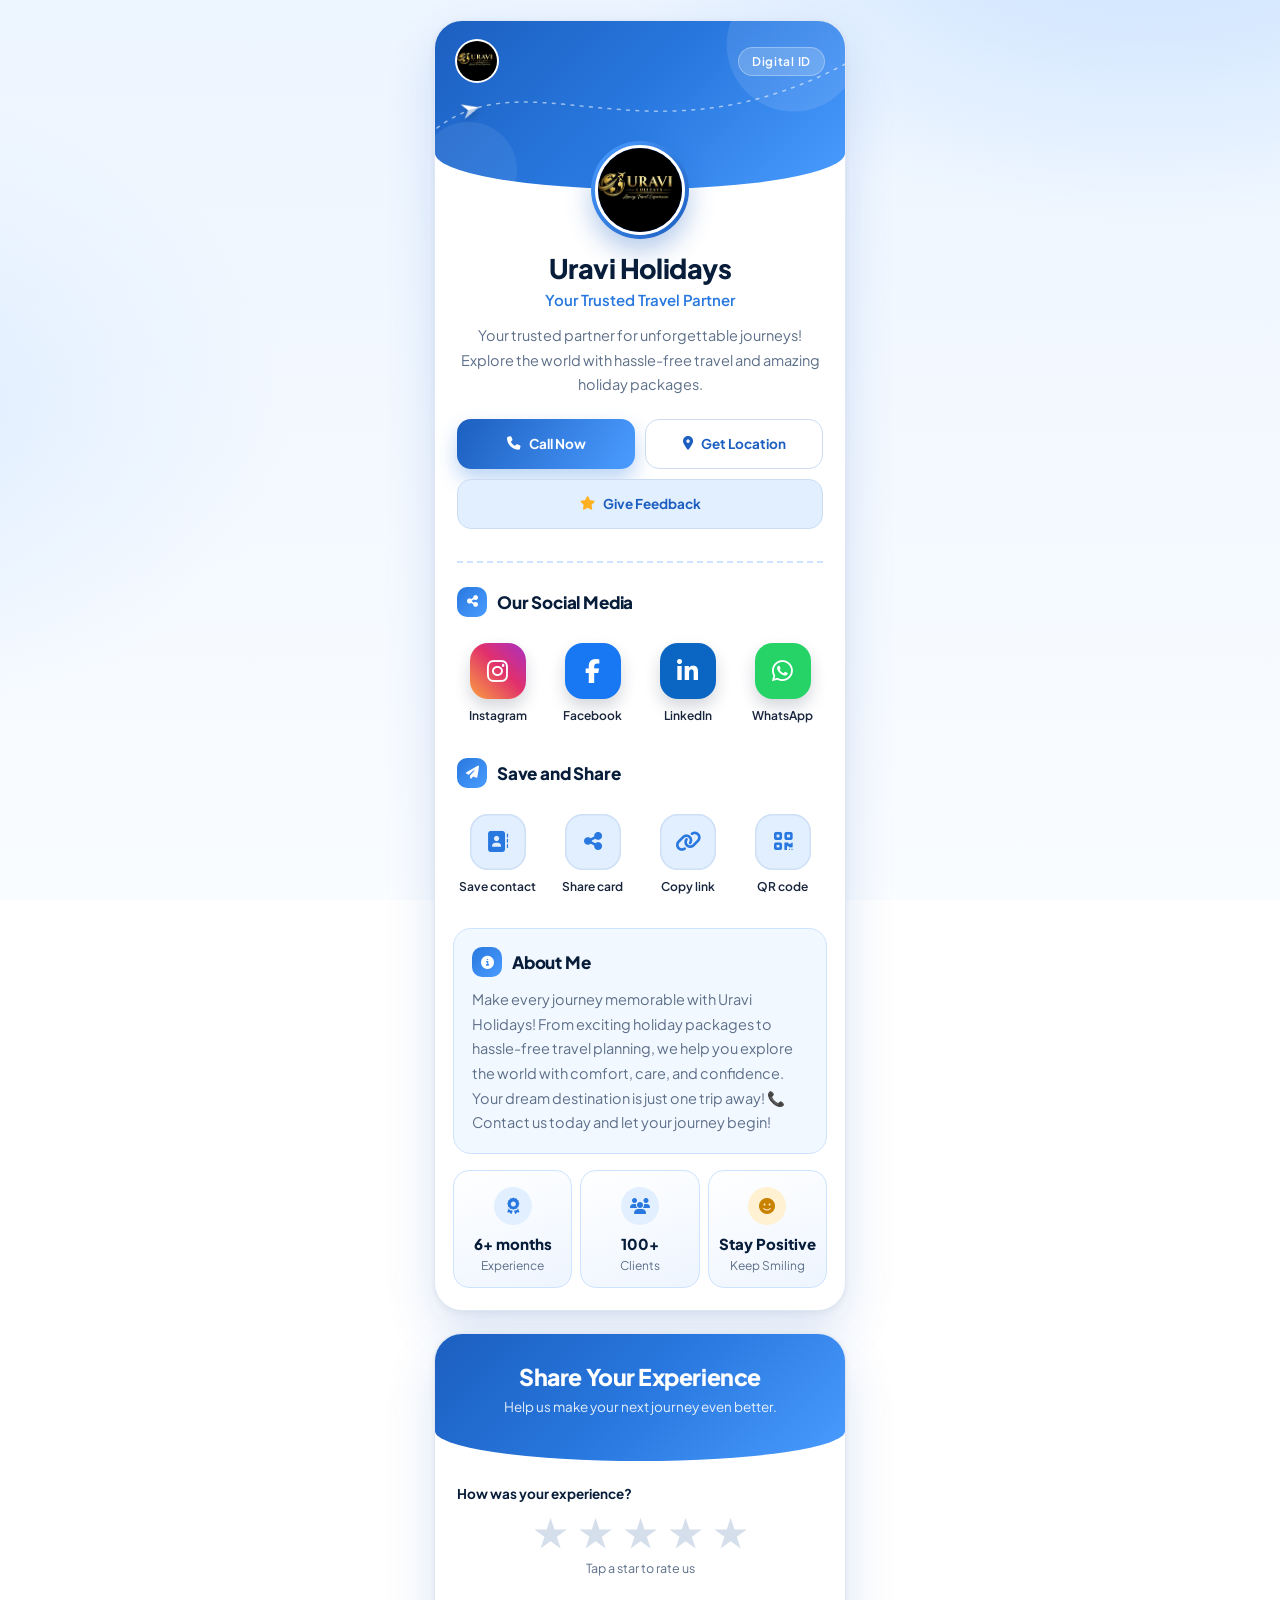
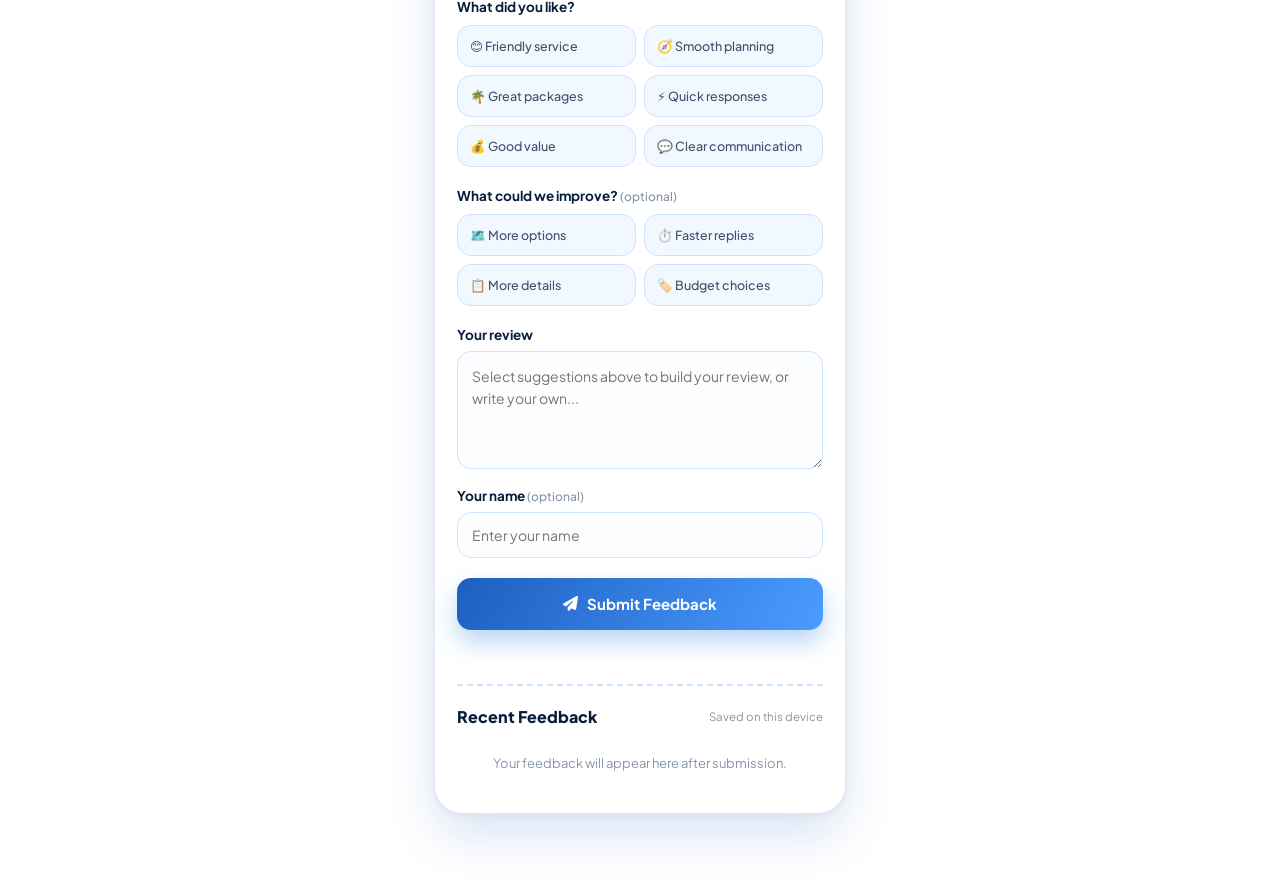
==== commit c7e3b7fd: "Initial commit - Digital ID website" ====
--- a/index.html
+++ b/index.html
@@ -20,6 +20,7 @@
     />
 
     <link rel="stylesheet" href="style.css" />
+    <link rel="stylesheet" href="templates.css" />
 
     <!-- Icons -->
     <link
@@ -458,6 +459,8 @@
     </div>
     <div class="qtoast" id="qtoast" role="status" aria-live="polite"></div>
 
+    <script src="config.js"></script>
+    <script src="card-config.js"></script>
     <script src="script.js"></script>
   </body>
 </html>
--- a/style.css
+++ b/style.css
@@ -1,52 +1,207 @@
 
-/* ================= GENERAL RESET ================= */
+
+:root {
+    --navy: #0a2540;
+    --blue-deep: #1c5fc0;
+    --blue: #2878df;
+    --sky: #4b9cff;
+    --ice: #eaf3ff;
+    --mist: #f5f9ff;
+    --line: #dce6f3;
+    --ink: #17243b;
+    --muted: #5d6f89;
+    --sun: #ffb020;
+    --ok: #16734a;
+
+    --r-card: 28px;
+    --r-tile: 18px;
+    --r-field: 14px;
+
+    --font: "Plus Jakarta Sans", system-ui, -apple-system, "Segoe UI", Roboto, Arial, sans-serif;
+    --ease: cubic-bezier(0.2, 0.8, 0.2, 1);
+}
+
+/* ================= RESET + SCROLL ================= */
 * {
     margin: 0;
     padding: 0;
     box-sizing: border-box;
 }
 
+html {
+    scroll-behavior: smooth;
+    scroll-padding-top: 16px;
+    scrollbar-width: thin;
+    scrollbar-color: var(--sky) var(--ice);
+}
+
+html::-webkit-scrollbar { width: 10px; }
+html::-webkit-scrollbar-track { background: var(--ice); }
+html::-webkit-scrollbar-thumb {
+    background: linear-gradient(180deg, var(--sky), var(--blue-deep));
+    border-radius: 999px;
+    border: 2px solid var(--ice);
+}
+
 body {
     min-height: 100vh;
-    display: flex;
-    flex-direction: column;
-    justify-content: flex-start;
-    align-items: center;
+    font-family: var(--font);
+    color: var(--ink);
+    -webkit-font-smoothing: antialiased;
+    background:
+        radial-gradient(900px 520px at 90% -10%, #cfe4ff 0, transparent 60%),
+        radial-gradient(700px 520px at -10% 45%, #dff0ff 0, transparent 60%),
+        linear-gradient(180deg, #eef5ff, #f8fbff);
+    background-attachment: fixed;
+}
+
+button,
+input,
+textarea {
+    font-family: inherit;
+}
+
+a:focus-visible,
+button:focus-visible {
+    outline: 3px solid rgba(40, 120, 223, 0.5);
+    outline-offset: 3px;
+}
+
+.page {
+    width: 100%;
+    max-width: 440px;
+    margin: 0 auto;
+    padding: 20px 14px 64px;
+    display: grid;
     gap: 22px;
-    padding: 28px 14px;
-    background: #f1f5fb;
-    font-family: Arial, sans-serif;
-    color: #17243b;
-}
-
-/* ================= MAIN DIGITAL ID CARD ================= */
+}
+
+/* ================= SCROLL PROGRESS + BACK TO TOP ================= */
+.scroll-progress {
+    position: fixed;
+    top: 0;
+    left: 0;
+    z-index: 50;
+    width: 100%;
+    height: 4px;
+    transform: scaleX(0);
+    transform-origin: 0 50%;
+    background: linear-gradient(90deg, var(--sky), var(--sun));
+    border-radius: 0 4px 4px 0;
+}
+
+.to-top {
+    position: fixed;
+    right: 16px;
+    bottom: 18px;
+    z-index: 60;
+    width: 46px;
+    height: 46px;
+    display: grid;
+    place-items: center;
+    border: 0;
+    border-radius: 50%;
+    color: #fff;
+    font-size: 15px;
+    background: linear-gradient(135deg, var(--blue-deep), var(--sky));
+    box-shadow: 0 10px 22px rgba(28, 95, 192, 0.35);
+    cursor: pointer;
+    opacity: 0;
+    pointer-events: none;
+    transform: translateY(14px) scale(0.9);
+    transition: opacity 0.3s var(--ease), transform 0.3s var(--ease);
+}
+
+.to-top.is-show {
+    opacity: 1;
+    pointer-events: auto;
+    transform: none;
+}
+
+.to-top:active {
+    transform: scale(0.94);
+}
+
+/* ================= REVEAL ON SCROLL ================= */
+.js .reveal {
+    opacity: 0;
+    transform: translateY(18px);
+    transition: opacity 0.7s var(--ease), transform 0.7s var(--ease);
+}
+
+.js .reveal.is-in {
+    opacity: 1;
+    transform: none;
+}
+
+/* ================= CARD ================= */
 .card {
     width: 100%;
-    max-width: 350px;
-    margin: 0 auto;
-    padding: 25px;
+    overflow: hidden;
     text-align: center;
-    border-radius: 20px;
-    background: linear-gradient(145deg, #ffffff, #f7faff);
-    border: 1px solid #dce6f3;
-    box-shadow: 0 12px 35px rgba(42, 70, 110, 0.12);
-}
-
-/* ================= TOP BRAND SECTION ================= */
+    border-radius: var(--r-card);
+    background: #fff;
+    border: 1px solid rgba(220, 230, 243, 0.9);
+    box-shadow:
+        0 22px 50px rgba(28, 95, 192, 0.16),
+        0 2px 6px rgba(10, 37, 64, 0.06);
+}
+
+/* ================= HERO ================= */
+.hero {
+    position: relative;
+    min-height: 168px;
+    padding: 18px 20px 70px;
+    color: #fff;
+    background: linear-gradient(135deg, #1c5fc0 0%, #2878df 45%, #4b9cff 100%);
+    border-radius: 0 0 50% 50% / 0 0 36px 36px;
+    overflow: hidden;
+}
+
+.hero__art {
+    position: absolute;
+    inset: 0;
+    width: 100%;
+    height: 100%;
+    pointer-events: none;
+}
+
+.orb--1 { fill: rgba(255, 255, 255, 0.1); }
+.orb--2 { fill: rgba(255, 255, 255, 0.07); }
+
+.route {
+    fill: none;
+    stroke: rgba(255, 255, 255, 0.55);
+    stroke-width: 1.6;
+    stroke-dasharray: 3 7;
+    stroke-linecap: round;
+}
+
+.plane {
+    fill: #fff;
+    filter: drop-shadow(0 3px 4px rgba(10, 37, 64, 0.3));
+}
+
+.plane__fold {
+    fill: rgba(28, 95, 192, 0.28);
+}
+
 .top {
+    position: relative;
+    z-index: 1;
     display: flex;
     justify-content: space-between;
     align-items: center;
-    margin-bottom: 28px;
 }
 
 .brand-logo {
-    width: 42px;
-    height: 42px;
+    width: 44px;
+    height: 44px;
+    flex-shrink: 0;
     border-radius: 50%;
     overflow: hidden;
-    border: 2px solid #65bfff;
-    flex-shrink: 0;
+    border: 2px solid rgba(255, 255, 255, 0.85);
+    background: #fff;
 }
 
 .brand-logo img {
@@ -54,114 +209,83 @@
     height: 100%;
     display: block;
     object-fit: cover;
+}
+
+.top p {
+    padding: 6px 13px;
+    border-radius: 999px;
+    background: rgba(255, 255, 255, 0.18);
+    border: 1px solid rgba(255, 255, 255, 0.3);
+    font-size: 12px;
+    font-weight: 600;
+    letter-spacing: 0.06em;
+    color: #fff;
+}
+
+/* ================= IDENTITY ================= */
+.identity {
+    position: relative;
+    margin-top: -48px;
+    padding: 0 22px 8px;
+}
+
+.profile {
+    width: 98px;
+    height: 98px;
+    margin: 0 auto 14px;
+    padding: 4px;
     border-radius: 50%;
-}
-
-.top p {
-    font-size: 10px;
-    letter-spacing: 2px;
-    color: #71819a;
-}
-
-/* ================= PROFILE IMAGE ================= */
-.profile {
-    width: 85px;
-    height: 85px;
-    margin: 0 auto 15px;
-    display: flex;
-    justify-content: center;
-    align-items: center;
-    border-radius: 50%;
-    overflow: hidden;
-    padding: 0;
-    background: #eaf2ff;
-    border: 3px solid #65bfff;
+    background: linear-gradient(135deg, var(--sky), var(--blue-deep));
+    box-shadow: 0 12px 26px rgba(28, 95, 192, 0.32);
+    animation: pop 0.75s var(--ease) 0.1s both;
 }
 
 .profile img {
     width: 100%;
     height: 100%;
+    display: block;
     object-fit: cover;
-    display: block;
     border-radius: 50%;
-}
-
-/* ================= PROFILE DETAILS ================= */
+    border: 3px solid #fff;
+    background: #fff;
+}
+
 h1 {
-    color: #17243b;
-    font-size: 25px;
-    margin-bottom: 6px;
+    font-size: 27px;
+    font-weight: 800;
+    letter-spacing: -0.02em;
+    line-height: 1.15;
+    color: var(--navy);
     overflow-wrap: anywhere;
+    animation: rise 0.6s var(--ease) 0.35s both;
 }
 
 .role {
-    color: #2878df;
-    font-size: 17px;
+    margin-top: 6px;
+    font-size: 15px;
+    font-weight: 600;
+    color: var(--blue);
+    animation: rise 0.6s var(--ease) 0.45s both;
 }
 
 .bio {
-    color: #64748b;
-    font-size: 15px;
-    line-height: 1.6;
-    margin: 15px 0;
-}
-
-.line {
-    height: 1px;
-    background: #dce6f3;
-    margin: 20px 0;
-}
-
-/* ================= SOCIAL MEDIA ICONS ================= */
-.social-icons {
-    display: flex;
-    justify-content: center;
-    align-items: center;
-    flex-wrap: wrap;
-    gap: 18px;
-    margin: 25px 0;
-}
-
-.social-link {
-    width: 52px;
-    height: 52px;
-    flex-shrink: 0;
-    display: flex;
-    justify-content: center;
-    align-items: center;
-    border-radius: 50%;
-    background: #ffffff;
-    border: 1px solid #d8e3f1;
-    box-shadow: 0 3px 10px rgba(42, 70, 110, 0.08);
-    text-decoration: none;
-    font-size: 23px;
-    transition: 0.3s ease;
-}
-
-.instagram {
-    color: #ff70a6;
-}
-
-.facebook {
-    color: #1877f2;
-}
-
-.linkedin {
-    color: #0a9ff5;
-}
-
-.whatsapp {
-    color: #25d366;
-}
-
-.github {
-    color: #17243b;
-}
-
-.social-link:hover {
-    transform: translateY(-5px);
-    border-color: #65bfff;
-    box-shadow: 0 0 12px #3b82f644;
+    max-width: 36ch;
+    margin: 14px auto 0;
+    font-size: 14.5px;
+    line-height: 1.7;
+    color: var(--muted);
+    animation: rise 0.6s var(--ease) 0.55s both;
+}
+
+@keyframes pop {
+    0%   { opacity: 0; transform: scale(0.6); }
+    70%  { opacity: 1; transform: scale(1.06); }
+    100% { opacity: 1; transform: scale(1); }
+}
+
+@keyframes rise {
+    from { opacity: 0; transform: translateY(12px); }
+    to   { opacity: 1; transform: none; }
 }
 
 /* ================= ACTION BUTTONS ================= */
@@ -169,253 +293,316 @@
     display: grid;
     grid-template-columns: repeat(2, minmax(0, 1fr));
     gap: 10px;
-    margin: 25px 0 20px;
+    margin-top: 22px;
+    animation: rise 0.6s var(--ease) 0.65s both;
 }
 
 .action-btn {
     min-width: 0;
-    min-height: 46px;
+    min-height: 50px;
     display: flex;
     align-items: center;
     justify-content: center;
-    gap: 7px;
-    padding: 10px 6px;
-    border-radius: 9px;
-    font-family: inherit;
-    font-size: 12px;
-    font-weight: bold;
+    gap: 8px;
+    padding: 10px 8px;
+    border-radius: var(--r-field);
+    font-size: 13.5px;
+    font-weight: 700;
     text-decoration: none;
     cursor: pointer;
-    transition: 0.3s ease;
-}
+    transition: transform 0.25s var(--ease), box-shadow 0.25s var(--ease);
+}
+
+.action-btn:hover { transform: translateY(-2px); }
+.action-btn:active { transform: scale(0.98); }
 
 .save-btn {
-    color: #ffffff;
-    background: #2878df;
-    border: 1px solid #3b82f6;
+    color: #fff;
+    border: 0;
+    background: linear-gradient(120deg, var(--blue-deep), var(--sky));
+    box-shadow: 0 10px 20px rgba(40, 120, 223, 0.32);
 }
 
 .location-btn {
-    background: #ffffff;
-    color: #2878df;
-    border: 1px solid #cbdcf2;
-}
-
-.share-btn {
-    background: #ffffff;
-    color: #2878df;
-    border: 1px solid #cbdcf2;
-}
+    color: var(--blue-deep);
+    background: #fff;
+    border: 1.5px solid #cbdcf2;
+}
+
+.location-btn:hover { box-shadow: 0 8px 18px rgba(40, 120, 223, 0.16); }
 
 .feedback-jump {
     grid-column: 1 / -1;
-    color: #2878df;
-    background: #eaf3ff;
-    border: 1px solid #cbdcf2;
-}
-
-.action-btn:hover {
+    color: var(--blue-deep);
+    background: var(--ice);
+    border: 1.5px solid #cbdcf2;
+}
+
+.feedback-jump i { color: var(--sun); }
+
+/* ================= DIVIDER ================= */
+.line {
+    margin: 24px 22px 0;
+    border-top: 2px dashed var(--line);
+}
+
+/* ================= BLOCKS + TITLES ================= */
+.block {
+    padding: 24px 18px 0;
+}
+
+.block__title {
+    display: flex;
+    align-items: center;
+    gap: 10px;
+    margin-bottom: 14px;
+    padding: 0 4px;
+    font-size: 17px;
+    font-weight: 800;
+    letter-spacing: -0.01em;
+    text-align: left;
+    color: var(--navy);
+}
+
+.block__title i {
+    width: 30px;
+    height: 30px;
+    flex-shrink: 0;
+    display: grid;
+    place-items: center;
+    border-radius: 10px;
+    font-size: 13px;
+    color: #fff;
+    background: linear-gradient(135deg, var(--blue), var(--sky));
+}
+
+/* ================= TILES (social + save/share) ================= */
+.tiles {
+    display: grid;
+    grid-template-columns: repeat(4, minmax(0, 1fr));
+    gap: 6px;
+}
+
+.tile {
+    min-width: 0;
+    display: flex;
+    flex-direction: column;
+    align-items: center;
+    gap: 9px;
+    padding: 12px 2px 10px;
+    border: 0;
+    border-radius: var(--r-tile);
+    background: transparent;
+    color: var(--ink);
+    font-size: 12px;
+    font-weight: 600;
+    line-height: 1.3;
+    text-align: center;
+    text-decoration: none;
+    cursor: pointer;
+    transition: transform 0.25s var(--ease), background 0.25s;
+}
+
+.tile:hover {
+    background: var(--ice);
     transform: translateY(-3px);
-    box-shadow: 0 0 15px #3b82f644;
-}
-
-/* ================= LOCATION STATUS ================= */
-#locationStatus {
-    color: #64748b;
-    font-size: 11px;
-    line-height: 1.6;
-    margin: 8px 0;
-    overflow-wrap: anywhere;
-}
-
-#locationStatus a {
-    color: #2878df;
-    font-weight: bold;
-    text-decoration: none;
-}
-
-#locationStatus a:hover {
-    text-decoration: underline;
-}
-
-/* ================= ABOUT ME SECTION ================= */
+}
+
+.tile:active { transform: scale(0.96); }
+
+.tile__icon {
+    width: 56px;
+    height: 56px;
+    display: grid;
+    place-items: center;
+    border-radius: var(--r-tile);
+    color: #fff;
+    font-size: 24px;
+    box-shadow: 0 8px 16px rgba(23, 36, 59, 0.18);
+    transition: background 0.25s, color 0.25s;
+}
+
+.tile--instagram .tile__icon { background: linear-gradient(45deg, #f9a03f, #e1306c 55%, #a830c4); }
+.tile--facebook  .tile__icon { background: #1877f2; }
+.tile--linkedin  .tile__icon { background: #0a66c2; }
+.tile--whatsapp  .tile__icon { background: #25d366; }
+
+.tile--tool .tile__icon {
+    font-size: 21px;
+    color: var(--blue);
+    background: var(--ice);
+    box-shadow: inset 0 0 0 1.5px #cfe0f6;
+}
+
+.tile--tool:hover .tile__icon {
+    color: #fff;
+    background: var(--blue);
+}
+
+/* ================= ABOUT ME ================= */
 .about-me {
+    margin: 24px 18px 0;
+    padding: 18px;
     text-align: left;
-    padding: 15px;
-    margin: 20px 0;
-    background: #f8fbff;
-    border: 1px solid #dce6f3;
-    border-radius: 12px;
-}
-
-.about-me h3 {
-    color: #2878df;
-    font-size: 25px;
-    margin-bottom: 8px;
+    background: var(--mist);
+    border: 1px solid var(--line);
+    border-radius: var(--r-tile);
+}
+
+.about-me .block__title {
+    padding: 0;
+    margin-bottom: 10px;
 }
 
 .about-me p {
-    color: #64748b;
-    font-size: 15px;
-    line-height: 1.6;
-    text-align: justify;
-}
-
-/* ================= THREE INFORMATION BOXES ================= */
+    font-size: 14.5px;
+    line-height: 1.7;
+    color: var(--muted);
+}
+
+/* ================= INFO BOXES ================= */
 .info-boxes {
     display: grid;
     grid-template-columns: repeat(3, minmax(0, 1fr));
     gap: 8px;
-    margin: 20px 0;
+    margin: 16px 18px 22px;
 }
 
 .info-box {
     min-width: 0;
-    padding: 13px 4px;
-    background: linear-gradient(145deg, #ffffff, #f1f6ff);
-    border: 1px solid #dce6f3;
-    border-radius: 12px;
-    transition: 0.3s ease;
-}
-
-.info-box:hover {
-    border-color: #65bfff;
-    box-shadow: 0 5px 18px #2878df22;
-    transform: translateY(-3px);
-}
-
-.info-box h2 {
+    padding: 16px 6px 14px;
+    border-radius: 16px;
+    border: 1px solid var(--line);
+    background: linear-gradient(160deg, #fff, #eef5ff);
+}
+
+.info-icon {
+    width: 38px;
+    height: 38px;
+    margin: 0 auto 10px;
+    display: grid;
+    place-items: center;
+    border-radius: 50%;
+    font-size: 16px;
+    color: var(--blue);
+    background: var(--ice);
+}
+
+.smile-box .info-icon {
+    color: #c98100;
+    background: #fff1d1;
+}
+
+.info-number {
+    font-size: 15px;
+    font-weight: 800;
+    line-height: 1.25;
+    color: var(--navy);
+    overflow-wrap: anywhere;
+}
+
+.info-label {
+    margin-top: 4px;
+    font-size: 12px;
+    color: var(--muted);
+}
+
+/* ================= FEEDBACK CARD ================= */
+.feedback-heading {
+    padding: 28px 22px 44px;
+    color: #fff;
+    background: linear-gradient(135deg, #1c5fc0 0%, #2878df 50%, #4b9cff 100%);
+    border-radius: 0 0 50% 50% / 0 0 30px 30px;
+}
+
+.feedback-heading h2 {
     font-size: 23px;
-    margin-bottom: 8px;
-}
-
-.info-number {
-    color: #17243b;
-    font-size: 11px;
-    font-weight: bold;
-    overflow-wrap: anywhere;
-}
-
-.info-label {
-    color: #71819a;
-    font-size: 10px;
-    margin-top: 4px;
-}
-
-.smile-box h2 {
-    filter: drop-shadow(0 0 6px #65d5ff66);
-}
-
-/* ================= FEEDBACK SECTION ================= */
-.feedback-section {
-    width: 100%;
-    max-width: 520px;
-    margin: 25px auto 0;
-    padding: 26px;
-    border: 1px solid #dce6f3;
-    border-radius: 22px;
-    background: linear-gradient(145deg, #ffffff, #f7faff);
-    box-shadow: 0 12px 35px rgba(42, 70, 110, 0.12);
-    color: #17243b;
-}
-
-.feedback-heading {
-    text-align: center;
-    margin-bottom: 24px;
-}
-
-.feedback-eyebrow {
-    display: inline-block;
-    color: #2878df;
-    font-size: 10px;
     font-weight: 800;
-    letter-spacing: 1.8px;
-    margin-bottom: 8px;
-}
-
-.feedback-heading h2 {
-    font-size: 25px;
-    margin-bottom: 8px;
-    color: #17243b;
+    letter-spacing: -0.02em;
+    margin-bottom: 6px;
 }
 
 .feedback-heading p {
-    color: #71819a;
-    font-size: 13px;
+    font-size: 13.5px;
     line-height: 1.5;
-}
-
-/* ================= RATING STARS ================= */
+    color: rgba(255, 255, 255, 0.88);
+}
+
+#feedbackForm {
+    padding: 24px 22px 0;
+    text-align: left;
+}
+
 .rating-label {
-    font-size: 13px;
+    margin-bottom: 10px;
+    font-size: 13.5px;
     font-weight: 700;
-    color: #273a56;
-    margin-bottom: 10px;
-}
-
+    color: var(--navy);
+}
+
+.optional {
+    font-size: 12px;
+    font-weight: 500;
+    color: #8795a9;
+}
+
+/* ---------- stars ---------- */
 .star-rating {
     display: flex;
     justify-content: center;
-    align-items: center;
-    gap: 8px;
-    margin: 5px 0;
+    gap: 6px;
+    margin: 4px 0;
 }
 
 .star {
+    padding: 0 2px;
     border: 0;
     background: transparent;
     color: #d5deeb;
-    font-size: 38px;
+    font-size: 40px;
     line-height: 1;
     cursor: pointer;
-    padding: 0 2px;
-    transition: transform 0.15s, color 0.15s;
-}
-
-.star:hover {
-    transform: scale(1.12);
-}
+    transition: transform 0.2s var(--ease), color 0.2s;
+}
+
+.star:hover { transform: scale(1.15); }
 
 .star.active {
-    color: #ffb020;
+    color: var(--sun);
+    animation: starPop 0.35s var(--ease);
+}
+
+@keyframes starPop {
+    0%   { transform: scale(0.7); }
+    60%  { transform: scale(1.25); }
+    100% { transform: scale(1); }
 }
 
 .rating-hint {
+    margin: 8px 0 22px;
     text-align: center;
-    font-size: 12px;
-    color: #71819a;
-    margin: 7px 0 22px;
-}
-
-/* ================= SUGGESTION GROUPS ================= */
+    font-size: 12.5px;
+    color: var(--muted);
+}
+
+/* ---------- chips ---------- */
 .suggestion-group {
     margin: 20px 0;
 }
 
-/* Keep suggestion chips horizontal */
 .suggestion-chips {
+    display: grid;
+    grid-template-columns: repeat(2, minmax(0, 1fr));
+    gap: 8px;
+}
+
+.suggestion-chip {
+    position: relative;
+    min-width: 0;
     display: flex;
-    flex-direction: row;
-    flex-wrap: wrap;
-    justify-content: flex-start;
-    align-items: center;
-    gap: 8px;
-    width: 100%;
-}
-
-/* Each suggestion stays in one horizontal line */
-.suggestion-chip {
-    display: inline-flex;
-    flex-direction: row;
-    align-items: center;
-    justify-content: center;
-    width: auto;
-    max-width: 100%;
-    margin: 0;
     cursor: pointer;
 }
 
-/* Hide native checkboxes while keeping them functional */
 .suggestion-chip input[type="checkbox"] {
     position: absolute;
     width: 1px;
@@ -424,117 +611,117 @@
     overflow: hidden;
 }
 
-/* Suggestion chip appearance */
 .suggestion-chip span {
-    display: inline-flex;
-    flex-direction: row;
+    width: 100%;
+    min-height: 42px;
+    display: flex;
     align-items: center;
-    justify-content: center;
-    min-height: 36px;
-    padding: 8px 11px;
-    white-space: nowrap;
-    border: 1px solid #dce6f3;
-    border-radius: 999px;
-    background: #f8fbff;
+    padding: 8px 12px;
+    border: 1.5px solid var(--line);
+    border-radius: var(--r-field);
+    background: var(--mist);
     color: #40516b;
-    font-size: 12px;
-    transition: 0.2s ease;
-}
-
-/* Selected suggestion */
+    font-size: 12.5px;
+    font-weight: 500;
+    line-height: 1.35;
+    overflow-wrap: anywhere;
+    transition: background 0.2s, border-color 0.2s, color 0.2s, transform 0.2s var(--ease);
+}
+
+.suggestion-chip:active span { transform: scale(0.97); }
+
 .suggestion-chip input:checked + span {
-    border-color: #2878df;
-    background: #eaf3ff;
-    color: #1761bd;
-    box-shadow: 0 0 0 2px #2878df12;
-}
-
-/* Keyboard accessibility */
+    color: #fff;
+    font-weight: 600;
+    border-color: var(--blue);
+    background: linear-gradient(120deg, var(--blue-deep), var(--sky));
+}
+
+.suggestion-chip.improvement input:checked + span {
+    color: #7a4d00;
+    border-color: var(--sun);
+    background: #fff1d1;
+}
+
 .suggestion-chip:focus-within span {
-    outline: 2px solid #80b7ff;
+    outline: 3px solid rgba(40, 120, 223, 0.4);
     outline-offset: 2px;
 }
 
-/* Optional label */
-.optional {
-    color: #8795a9;
-    font-size: 11px;
-    font-weight: 400;
-}
-
-/* ================= REVIEW INPUTS ================= */
+/* ---------- fields ---------- */
 .review-label {
     display: block;
-    margin: 15px 0 8px;
-    color: #273a56;
-    font-size: 13px;
+    margin: 18px 0 8px;
+    font-size: 13.5px;
     font-weight: 700;
-}
-
-.feedback-section textarea,
-.feedback-section input[type="text"] {
+    color: var(--navy);
+}
+
+#feedbackForm textarea,
+#feedbackForm input[type="text"] {
     display: block;
     width: 100%;
     min-width: 0;
-    border: 1px solid #dce6f3;
-    border-radius: 12px;
-    padding: 12px 13px;
-    font-family: inherit;
-    font-size: 13px;
-    color: #17243b;
+    padding: 13px 14px;
+    border: 1.5px solid var(--line);
+    border-radius: var(--r-field);
     background: #fbfdff;
+    color: var(--ink);
+    font-size: 14px;
     outline: none;
-}
-
-.feedback-section textarea {
+    transition: border-color 0.2s, box-shadow 0.2s;
+}
+
+#feedbackForm textarea {
+    min-height: 110px;
     resize: vertical;
-    min-height: 105px;
-    line-height: 1.55;
-}
-
-.feedback-section textarea:focus,
-.feedback-section input[type="text"]:focus {
-    border-color: #2878df;
-    box-shadow: 0 0 0 3px #2878df18;
-}
-
-/* ================= SUBMIT FEEDBACK BUTTON ================= */
+    line-height: 1.6;
+}
+
+#feedbackForm textarea:focus,
+#feedbackForm input[type="text"]:focus {
+    border-color: var(--blue);
+    box-shadow: 0 0 0 4px rgba(40, 120, 223, 0.14);
+}
+
 .submit-review {
     width: 100%;
-    margin-top: 18px;
+    min-height: 52px;
+    margin-top: 20px;
+    display: flex;
+    align-items: center;
+    justify-content: center;
+    gap: 9px;
     border: 0;
-    border-radius: 12px;
-    padding: 13px 16px;
-    color: #ffffff;
-    background: linear-gradient(100deg, #2878df, #4b9cff);
-    font-family: inherit;
-    font-size: 14px;
+    border-radius: var(--r-field);
+    color: #fff;
+    background: linear-gradient(120deg, var(--blue-deep), var(--sky));
+    font-size: 15px;
     font-weight: 700;
     cursor: pointer;
-    box-shadow: 0 7px 18px #2878df30;
-    transition: 0.2s ease;
-}
-
-.submit-review:hover {
-    filter: brightness(1.04);
-    transform: translateY(-1px);
-}
-
-/* ================= FEEDBACK STATUS ================= */
+    box-shadow: 0 12px 24px rgba(40, 120, 223, 0.32);
+    transition: transform 0.25s var(--ease), box-shadow 0.25s var(--ease);
+}
+
+.submit-review:hover { transform: translateY(-2px); }
+.submit-review:active { transform: scale(0.98); }
+
 .feedback-status {
-    min-height: 18px;
-    margin-top: 10px;
-    font-size: 12px;
-    color: #16734a;
+    min-height: 20px;
+    margin-top: 12px;
     text-align: center;
+    font-size: 12.5px;
+    font-weight: 500;
+    color: var(--ok);
     overflow-wrap: anywhere;
 }
 
-/* ================= RECENT FEEDBACK ================= */
+/* ---------- recent feedback ---------- */
 .recent-feedback {
-    margin-top: 28px;
+    margin: 22px 22px 26px;
     padding-top: 20px;
-    border-top: 1px solid #e1e9f4;
+    text-align: left;
+    border-top: 2px dashed var(--line);
 }
 
 .recent-heading {
@@ -546,14 +733,15 @@
 }
 
 .recent-heading h3 {
-    font-size: 17px;
-    color: #17243b;
+    font-size: 16px;
+    font-weight: 800;
+    color: var(--navy);
 }
 
 .local-note {
+    font-size: 11.5px;
+    text-align: right;
     color: #8795a9;
-    font-size: 10px;
-    text-align: right;
 }
 
 .review-list {
@@ -562,18 +750,18 @@
 }
 
 .empty-reviews {
-    font-size: 12px;
+    padding: 16px 5px;
+    text-align: center;
+    font-size: 13px;
     color: #8795a9;
-    text-align: center;
-    padding: 16px 5px;
-}
-
-/* Individual review card */
+}
+
 .review-card {
-    border: 1px solid #e0e9f5;
-    border-radius: 13px;
-    padding: 13px;
-    background: #ffffff;
+    padding: 14px;
+    border: 1px solid var(--line);
+    border-radius: var(--r-field);
+    background: var(--mist);
+    animation: rise 0.45s var(--ease) both;
 }
 
 .review-card-top {
@@ -585,204 +773,161 @@
 }
 
 .review-author {
-    color: #273a56;
-    font-size: 12px;
+    font-size: 13px;
     font-weight: 700;
+    color: var(--navy);
     overflow-wrap: anywhere;
 }
 
 .review-stars {
-    color: #ffb020;
+    font-size: 13px;
     letter-spacing: 1px;
+    white-space: nowrap;
+    color: var(--sun);
+}
+
+.review-copy {
     font-size: 13px;
-    white-space: nowrap;
+    line-height: 1.6;
+    color: #52627a;
+    overflow-wrap: anywhere;
 }
 
 .review-date {
+    margin-top: 8px;
+    font-size: 11.5px;
     color: #8795a9;
-    font-size: 10px;
-    margin-top: 8px;
-}
-
-.review-copy {
-    color: #52627a;
-    font-size: 12px;
-    line-height: 1.55;
-    overflow-wrap: anywhere;
-}
-
-/* ================= FOOTER ================= */
-footer {
-    border-color: #dce6f3;
-    color: #71819a;
-}
-
-/* ================= TABLETS AND MOBILE ================= */
-@media (max-width: 480px) {
-    body {
-        padding: 16px 10px;
-        gap: 16px;
+}
+
+/* ================= POPUP + TOAST ================= */
+.qmodal {
+    position: fixed;
+    inset: 0;
+    z-index: 1000;
+    display: grid;
+    place-items: center;
+    padding: 16px;
+    background: rgba(10, 37, 64, 0.6);
+    -webkit-backdrop-filter: blur(4px);
+    backdrop-filter: blur(4px);
+}
+
+.qmodal[hidden] { display: none; }
+
+.qmodal__box {
+    position: relative;
+    width: min(380px, 100%);
+    max-height: 88vh;
+    overflow-y: auto;
+    padding: 26px 24px 24px;
+    border-radius: var(--r-card);
+    background: #fff;
+    color: var(--ink);
+    box-shadow: 0 24px 60px rgba(0, 0, 0, 0.3);
+    animation: pop 0.35s var(--ease) both;
+}
+
+.qmodal__box h3 {
+    margin-bottom: 12px;
+    padding-right: 30px;
+    font-size: 18px;
+    font-weight: 800;
+    color: var(--navy);
+}
+
+.qmodal__box p {
+    margin: 0 0 14px;
+    font-size: 14px;
+    line-height: 1.6;
+    color: var(--muted);
+}
+
+.qmodal__close {
+    position: absolute;
+    top: 10px;
+    right: 14px;
+    border: 0;
+    background: none;
+    color: #8795a9;
+    font-size: 28px;
+    line-height: 1;
+    cursor: pointer;
+}
+
+.qmodal__center { text-align: center; }
+
+.qmodal__center img {
+    display: block;
+    margin: 0 auto 12px;
+    border-radius: var(--r-field);
+    border: 1px solid var(--line);
+}
+
+.qbtn {
+    display: inline-block;
+    padding: 11px 20px;
+    border-radius: 999px;
+    color: #fff;
+    background: linear-gradient(120deg, var(--blue-deep), var(--sky));
+    font-size: 13.5px;
+    font-weight: 700;
+    text-decoration: none;
+}
+
+.qtoast {
+    position: fixed;
+    left: 50%;
+    bottom: 24px;
+    z-index: 1100;
+    padding: 11px 22px;
+    border-radius: 999px;
+    background: var(--navy);
+    color: #fff;
+    font-size: 13px;
+    font-weight: 600;
+    opacity: 0;
+    pointer-events: none;
+    transform: translate(-50%, 20px);
+    transition: opacity 0.25s, transform 0.25s var(--ease);
+}
+
+.qtoast.is-show {
+    opacity: 1;
+    transform: translate(-50%, 0);
+}
+
+/* ================= SMALL SCREENS ================= */
+@media (max-width: 380px) {
+    .page { padding: 14px 10px 56px; }
+
+    .tile__icon { width: 50px; height: 50px; font-size: 22px; }
+    .tile { font-size: 11.5px; }
+
+    .block { padding-left: 12px; padding-right: 12px; }
+    .about-me,
+    .info-boxes { margin-left: 12px; margin-right: 12px; }
+
+    #feedbackForm { padding-left: 16px; padding-right: 16px; }
+    .recent-feedback { margin-left: 16px; margin-right: 16px; }
+
+    .suggestion-chip span { padding: 8px 9px; font-size: 12px; }
+    .star { font-size: 35px; }
+    .info-number { font-size: 14px; }
+}
+
+/* ================= REDUCED MOTION ================= */
+@media (prefers-reduced-motion: reduce) {
+    html { scroll-behavior: auto; }
+
+    .js .reveal {
+        opacity: 1;
+        transform: none;
     }
 
-    .feedback-section {
-        padding: 21px 16px;
-        border-radius: 18px;
+    *,
+    *::before,
+    *::after {
+        animation: none !important;
+        transition-duration: 0.01ms !important;
     }
-
-    .feedback-heading h2 {
-        font-size: 22px;
-    }
-
-    .suggestion-chips {
-        gap: 8px;
-    }
-
-    .suggestion-chip span {
-        padding: 8px 10px;
-        font-size: 12px;
-    }
-
-    .star {
-        font-size: 35px;
-    }
-
-    .recent-heading {
-        align-items: flex-start;
-    }
-}
-
-/* ================= SMALL MOBILE SCREENS ================= */
-@media (max-width: 360px) {
-    .card {
-        padding: 20px 16px;
-    }
-
-    .social-icons {
-        gap: 13px;
-    }
-
-    .social-link {
-        width: 47px;
-        height: 47px;
-        font-size: 21px;
-    }
-
-    .action-btn {
-        font-size: 11px;
-    }
-
-    .feedback-section {
-        padding: 18px 12px;
-    }
-
-    .suggestion-chips {
-        gap: 6px;
-    }
-
-    .suggestion-chip span {
-        padding: 7px 8px;
-        font-size: 11px;
-    }
-
-    .info-boxes {
-        gap: 5px;
-    }
-}
-
-
-
-/* Horizontal suggestion chips without a scrollbar */
-.suggestion-group .suggestion-chips {
-    display: flex;
-    flex-direction: row;
-    flex-wrap: wrap;
-    justify-content: flex-start;
-    align-items: center;
-    gap: 8px;
-    width: 100%;
-    overflow: visible;
-}
-
-.suggestion-group .suggestion-chip {
-    display: inline-flex;
-    flex: 0 1 auto;
-    width: auto;
-    margin: 0;
-}
-
-.suggestion-group .suggestion-chip span {
-    display: inline-flex;
-    align-items: center;
-    white-space: nowrap;
-}
-
-
-
-/* Arrange feedback suggestions in horizontal pairs */
-.suggestion-group .suggestion-chips {
-    display: grid;
-    grid-template-columns: repeat(2, max-content);
-    justify-content: start;
-    align-items: center;
-    gap: 8px 12px;
-    width: 100%;
-    overflow: visible;
-}
-
-.suggestion-group .suggestion-chip {
-    display: inline-flex;
-    width: auto;
-    margin: 0;
-}
-
-.suggestion-group .suggestion-chip span {
-    white-space: nowrap;
-}
-
-
-
-/* Fit suggestion chips inside the feedback section */
-.suggestion-group .suggestion-chips {
-    display: grid;
-    grid-template-columns: repeat(2, minmax(0, 1fr));
-    justify-content: start;
-    align-items: start;
-    gap: 8px;
-    width: 100%;
-    max-width: 100%;
-}
-
-/* Keep each chip inside its column */
-.suggestion-group .suggestion-chip {
-    display: flex;
-    min-width: 0;
-    width: 100%;
-    margin: 0;
-}
-
-/* Make chip text fit without overflowing */
-.suggestion-group .suggestion-chip span {
-    display: inline-flex;
-    align-items: center;
-    justify-content: flex-start;
-    min-width: 0;
-    max-width: 100%;
-    white-space: normal;
-    overflow-wrap: anywhere;
-    padding: 8px;
-    font-size: 11px;
-    line-height: 1.4;
-    border-radius: 999px;
-}
-
-/* Extra-small screens */
-@media (max-width: 360px) {
-    .suggestion-group .suggestion-chips {
-        gap: 6px;
-    }
-
-    .suggestion-group .suggestion-chip span {
-        padding: 7px 6px;
-        font-size: 10px;
-    }
-}
+}
--- a/templates.css
+++ b/templates.css
@@ -0,0 +1,94 @@
+/* Templates + layout options. Chosen in the admin page; applied by card-config.js via data-* attributes on <body>. */
+.qlinks{display:grid;gap:10px}
+.qlink{display:flex;align-items:center;gap:12px;padding:12px 14px;border:1.5px solid var(--line);border-radius:var(--r-field);background:var(--mist);color:var(--navy);font-weight:700;font-size:14px;text-decoration:none;text-align:left;transition:transform .25s var(--ease),box-shadow .25s}
+.qlink i{width:34px;height:34px;flex:none;display:grid;place-items:center;border-radius:10px;font-size:14px;color:#fff;background:linear-gradient(135deg,var(--blue),var(--sky))}
+.qlink:hover{transform:translateY(-2px);box-shadow:0 8px 18px rgba(40,120,223,.16)}
+
+/* alignment / photo shape / button style */
+[data-align=left] .identity{text-align:left}
+[data-align=left] .profile,[data-align=left] .bio{margin-left:0}
+[data-photo=rounded] .profile,[data-photo=rounded] .profile img{border-radius:26px}
+[data-photo=square] .profile,[data-photo=square] .profile img{border-radius:8px}
+[data-btn=outline] .save-btn{background:transparent;color:var(--blue-deep);border:1.5px solid var(--blue-deep);box-shadow:none}
+[data-btn=soft] .save-btn{background:var(--ice);color:var(--blue-deep);box-shadow:none}
+
+/* minimal */
+body[data-template=minimal]{background:#f5f6f8}
+[data-template=minimal] .card{box-shadow:0 1px 3px rgba(0,0,0,.1)}
+[data-template=minimal] .hero,[data-template=minimal] .feedback-heading{background:var(--blue-deep);border-radius:0}
+[data-template=minimal] .route,[data-template=minimal] .plane{display:none}
+[data-template=minimal] .tile__icon,[data-template=minimal] .info-box{box-shadow:none}
+
+/* night */
+body[data-dark]{--navy:#f1f5ff;--ink:#e6ebf7;--muted:#9fb0cc;--ice:#1c2540;--mist:#161d33;--line:#27324f;background:#0b1020}
+[data-dark] .card,[data-dark] .qmodal__box{background:#12182b;border-color:#27324f}
+[data-dark] .info-box{background:#161d33}
+[data-dark] .location-btn{background:#161d33;border-color:#27324f;color:#a9b8ff}
+[data-dark] .suggestion-chip span{color:#c3cee4}
+[data-dark] .review-copy{color:#b5c1d8}
+[data-dark] .star{color:#34405f}
+[data-dark] .star.active{color:var(--sun)}
+[data-dark] #feedbackForm textarea,[data-dark] #feedbackForm input[type=text]{background:#0f1528;color:#e6ebf7}
+[data-dark] .qtoast{background:#27324f}
+
+/* aurora (glass) */
+body[data-template=aurora]{background:linear-gradient(135deg,var(--blue-deep),var(--blue) 45%,var(--sky))}
+[data-template=aurora] .card{background:rgba(255,255,255,.88);-webkit-backdrop-filter:blur(18px);backdrop-filter:blur(18px);border-color:rgba(255,255,255,.6)}
+
+/* poster (bold) */
+body[data-template=poster]{background:var(--sun)}
+[data-template=poster] .card{border:3px solid var(--navy);box-shadow:8px 8px 0 var(--navy)}
+[data-template=poster] .hero,[data-template=poster] .feedback-heading{background:var(--blue-deep);border-radius:0;border-bottom:3px solid var(--navy)}
+[data-template=poster] h1,[data-template=poster] .block__title{text-transform:uppercase}
+[data-template=poster] .tile__icon,[data-template=poster] .action-btn,[data-template=poster] .info-box,[data-template=poster] .about-me,[data-template=poster] .qlink{border:2px solid var(--navy);box-shadow:3px 3px 0 var(--navy)}
+
+/* business */
+[data-template=business] .hero{border-radius:0 0 24px 24px}
+[data-template=business] .tile__icon{border-radius:50%}
+
+/* ===== ticket: boarding pass, photo beside the name, perforated divider ===== */
+body[data-template=ticket]{background:#e9eef7}
+[data-template=ticket] .card{border:2px solid var(--navy)}
+[data-template=ticket] .hero,[data-template=ticket] .feedback-heading{background:var(--blue-deep);border-radius:0;border-bottom:3px dashed rgba(255,255,255,.55)}
+[data-template=ticket] .identity{display:grid;grid-template-columns:84px 1fr;column-gap:16px;align-items:center;text-align:left;margin-top:0;padding-top:20px}
+[data-template=ticket] .hero,[data-template=editorial] .hero{padding-bottom:24px}
+[data-template=ticket] .profile{grid-row:1/span 2;width:84px;height:84px;margin:0}
+[data-template=ticket] h1{font-size:22px;align-self:end}
+[data-template=ticket] .role{margin-top:2px;align-self:start}
+[data-template=ticket] .bio,[data-template=ticket] .action-buttons{grid-column:1/-1;max-width:none;margin-left:0}
+[data-template=ticket] .line{position:relative;margin:26px 0 0;border-top:3px dotted var(--sky)}
+[data-template=ticket] .line::before,[data-template=ticket] .line::after{content:"";position:absolute;top:-14px;width:26px;height:26px;border-radius:50%;background:#e9eef7;border:2px solid var(--navy)}
+[data-template=ticket] .line::before{left:-15px}
+[data-template=ticket] .line::after{right:-15px}
+[data-template=ticket] .tile__icon{border-radius:50%;border:2px dashed var(--navy);box-shadow:none}
+[data-template=ticket] .block__title{font-size:13px;letter-spacing:.16em;text-transform:uppercase}
+[data-template=ticket] .info-box{border-style:dashed}
+
+/* ===== sunset: tall wave header, big photo, pill buttons, pill tiles ===== */
+body[data-template=sunset]{background:linear-gradient(180deg,color-mix(in srgb,var(--sun) 28%,#fff),color-mix(in srgb,var(--blue) 14%,#fff))}
+[data-template=sunset] .hero,[data-template=sunset] .feedback-heading{border-radius:0 0 50%/0 0 90px 90px}
+[data-template=sunset] .identity{margin-top:-64px}
+[data-template=sunset] .profile{width:120px;height:120px}
+[data-template=sunset] .action-buttons{grid-template-columns:1fr}
+[data-template=sunset] .action-btn{border-radius:999px}
+[data-template=sunset] .tiles{grid-template-columns:repeat(2,minmax(0,1fr));gap:10px}
+[data-template=sunset] .tile{flex-direction:row;justify-content:flex-start;gap:10px;padding:8px 14px 8px 8px;background:var(--mist);border-radius:999px}
+[data-template=sunset] .tile__icon{width:42px;height:42px;font-size:18px;border-radius:50%}
+
+/* ===== editorial: magazine, name beside photo, list-style rows ===== */
+body[data-template=editorial]{background:#f3ecdf}
+[data-template=editorial] .card{background:#fffdf8;border:1px solid var(--navy);box-shadow:none}
+[data-template=editorial] .hero,[data-template=editorial] .feedback-heading{background:var(--blue-deep);border-radius:0}
+[data-template=editorial] .identity{display:grid;grid-template-columns:minmax(0,1fr) 100px;column-gap:16px;text-align:left;margin-top:0;padding-top:20px}
+[data-template=editorial] .profile{grid-column:2;grid-row:1/span 2;width:100px;height:100px;margin:0}
+[data-template=editorial] h1{grid-column:1;grid-row:1;align-self:end;font-size:30px;line-height:1.1;overflow-wrap:break-word}
+[data-template=editorial] .role{grid-column:1;grid-row:2;align-self:start;font-style:italic}
+[data-template=editorial] .bio,[data-template=editorial] .action-buttons{grid-column:1/-1;max-width:none;margin-left:0}
+[data-template=editorial] .bio{border-top:1px solid var(--navy);padding-top:14px}
+[data-template=editorial] .action-buttons{grid-template-columns:1fr;gap:0}
+[data-template=editorial] .action-btn{justify-content:flex-start;gap:12px;padding:14px 4px;border:0;border-bottom:1px solid var(--line);border-radius:0;background:transparent;color:var(--navy);box-shadow:none}
+[data-template=editorial] .tiles{grid-template-columns:1fr;gap:0}
+[data-template=editorial] .tile{flex-direction:row;justify-content:flex-start;gap:14px;padding:12px 4px;border-radius:0;border-bottom:1px solid var(--line)}
+[data-template=editorial] .tile__icon{width:36px;height:36px;font-size:16px;border-radius:50%}
+[data-template=editorial] .info-box,[data-template=editorial] .about-me{border-radius:0;background:transparent}
+[data-template=editorial] .block__title{font-size:20px}
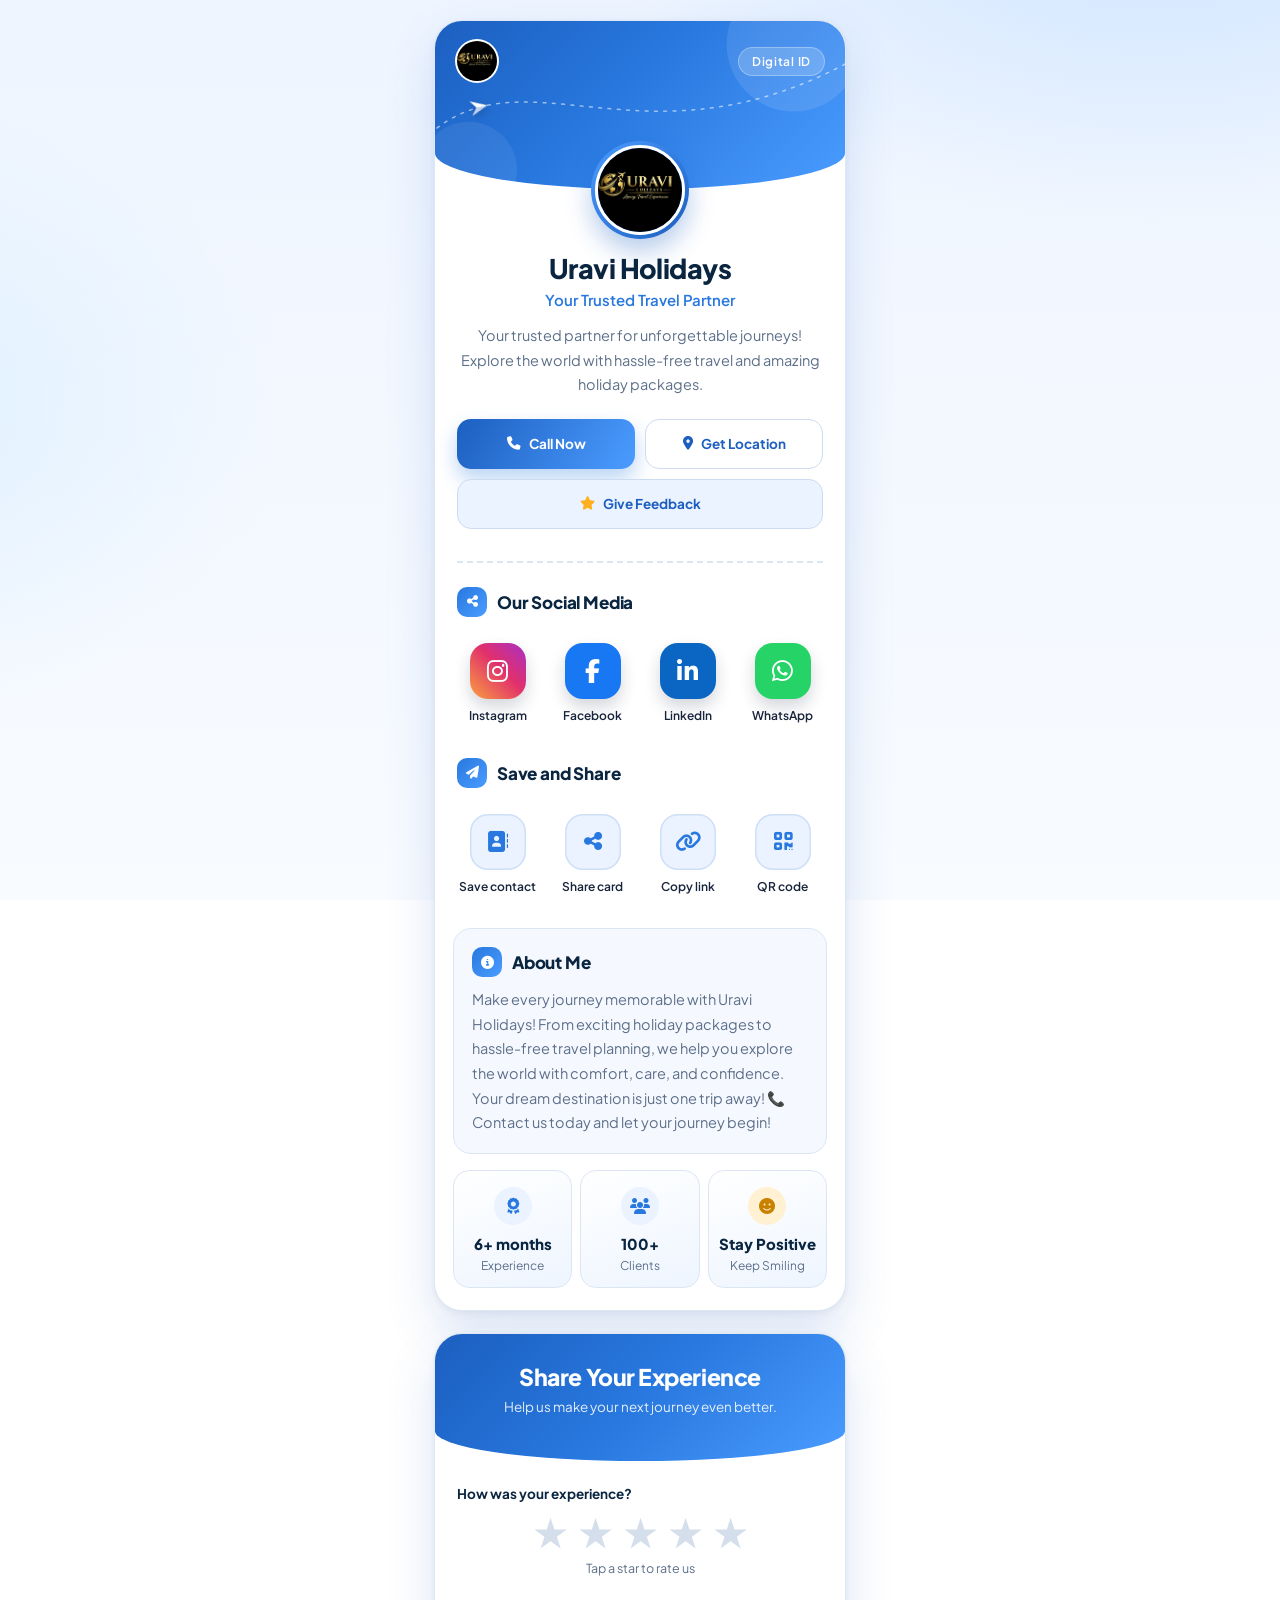
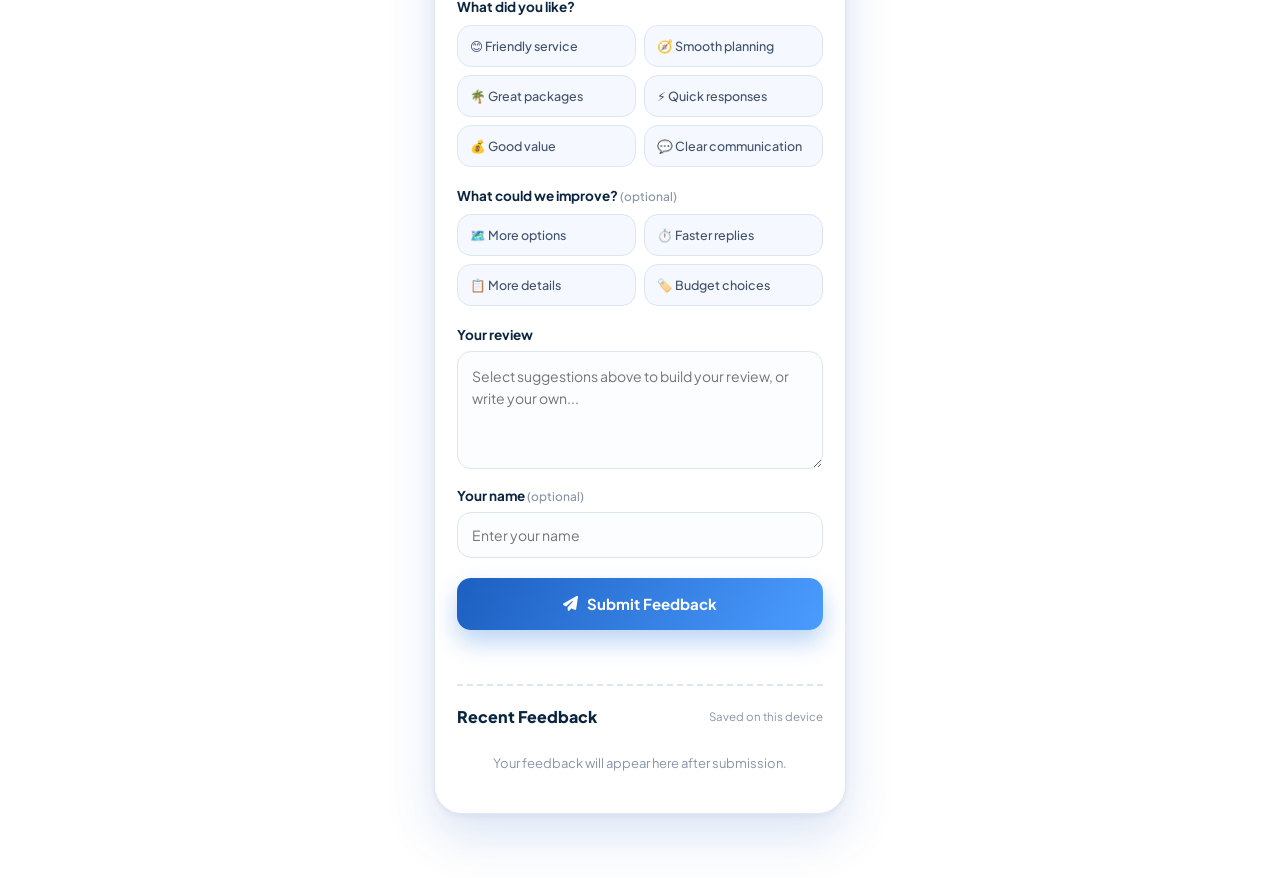
==== commit cbef543f: "Update Digital ID website" ====
--- a/index.html
+++ b/index.html
@@ -20,7 +20,6 @@
     />
 
     <link rel="stylesheet" href="style.css" />
-    <link rel="stylesheet" href="templates.css" />
 
     <!-- Icons -->
     <link
@@ -459,8 +458,6 @@
     </div>
     <div class="qtoast" id="qtoast" role="status" aria-live="polite"></div>
 
-    <script src="config.js"></script>
-    <script src="card-config.js"></script>
     <script src="script.js"></script>
   </body>
 </html>
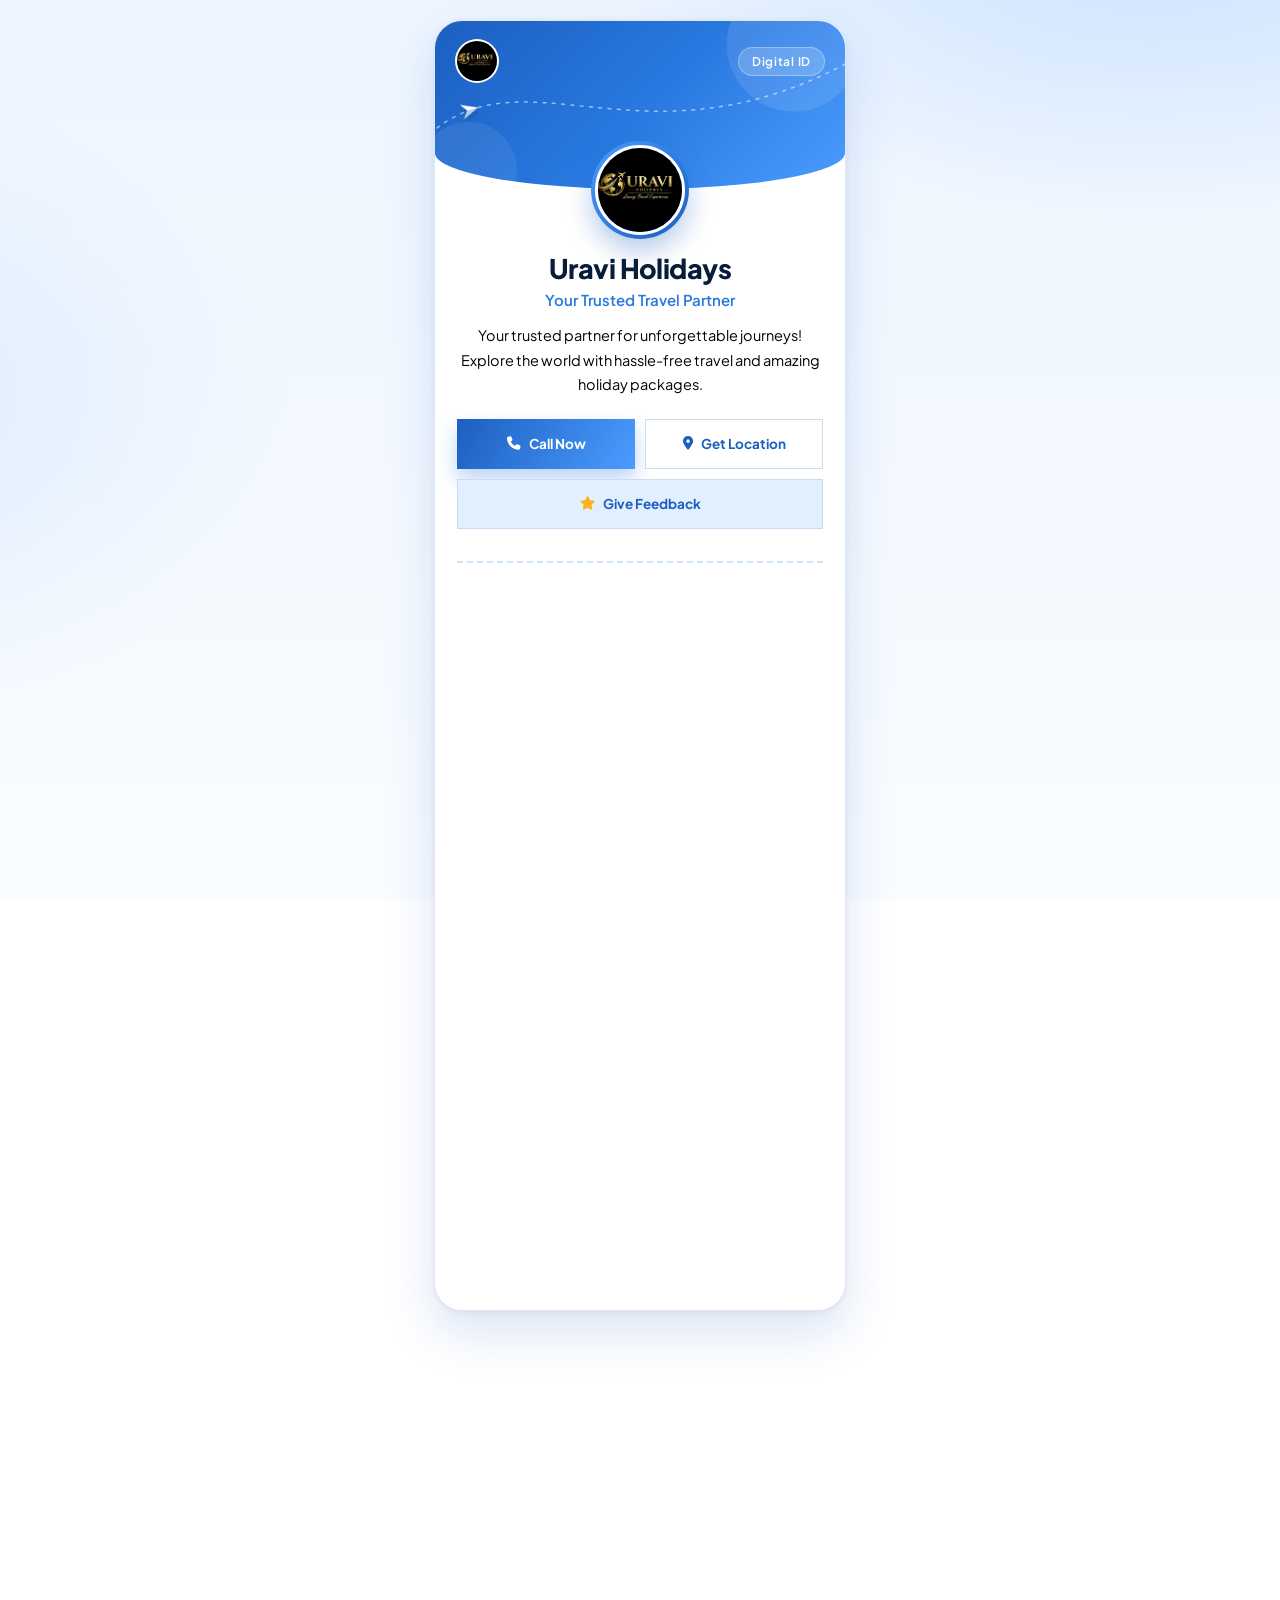
==== commit 50e53361: "Update Digital ID website" ====
--- a/index.html
+++ b/index.html
@@ -20,6 +20,7 @@
     />
 
     <link rel="stylesheet" href="style.css" />
+    <link rel="stylesheet" href="templates.css" />
 
     <!-- Icons -->
     <link
@@ -458,6 +459,8 @@
     </div>
     <div class="qtoast" id="qtoast" role="status" aria-live="polite"></div>
 
+    <script src="config.js"></script>
+    <script src="card-config.js"></script>
     <script src="script.js"></script>
   </body>
 </html>
--- a/style.css
+++ b/style.css
@@ -1,5 +1,12 @@
 
-
+<<<<<<< HEAD
+
+=======
+<<<<<<< HEAD
+
+=======
+>>>>>>> c381f0c4ee446a0ea920991acc2a711223009e88
+>>>>>>> d04826022de1389c2f1811079549e2c672988750
 :root {
     --navy: #0a2540;
     --blue-deep: #1c5fc0;
@@ -513,6 +520,11 @@
     color: #fff;
     background: linear-gradient(135deg, #1c5fc0 0%, #2878df 50%, #4b9cff 100%);
     border-radius: 0 0 50% 50% / 0 0 30px 30px;
+<<<<<<< HEAD
+=======
+<<<<<<< HEAD
+=======
+>>>>>>> d04826022de1389c2f1811079549e2c672988750
 }
 
 .feedback-heading h2 {
@@ -930,4 +942,425 @@
         animation: none !important;
         transition-duration: 0.01ms !important;
     }
+<<<<<<< HEAD
+=======
+>>>>>>> c381f0c4ee446a0ea920991acc2a711223009e88
+}
+
+.feedback-heading h2 {
+    font-size: 23px;
+    font-weight: 800;
+    letter-spacing: -0.02em;
+    margin-bottom: 6px;
+}
+
+.feedback-heading p {
+    font-size: 13.5px;
+    line-height: 1.5;
+    color: rgba(255, 255, 255, 0.88);
+}
+
+#feedbackForm {
+    padding: 24px 22px 0;
+    text-align: left;
+}
+
+.rating-label {
+    margin-bottom: 10px;
+    font-size: 13.5px;
+    font-weight: 700;
+    color: var(--navy);
+}
+
+.optional {
+    font-size: 12px;
+    font-weight: 500;
+    color: #8795a9;
+}
+
+/* ---------- stars ---------- */
+.star-rating {
+    display: flex;
+    justify-content: center;
+    gap: 6px;
+    margin: 4px 0;
+}
+
+.star {
+    padding: 0 2px;
+    border: 0;
+    background: transparent;
+    color: #d5deeb;
+    font-size: 40px;
+    line-height: 1;
+    cursor: pointer;
+    transition: transform 0.2s var(--ease), color 0.2s;
+}
+
+.star:hover { transform: scale(1.15); }
+
+.star.active {
+    color: var(--sun);
+    animation: starPop 0.35s var(--ease);
+}
+
+@keyframes starPop {
+    0%   { transform: scale(0.7); }
+    60%  { transform: scale(1.25); }
+    100% { transform: scale(1); }
+}
+
+.rating-hint {
+    margin: 8px 0 22px;
+    text-align: center;
+    font-size: 12.5px;
+    color: var(--muted);
+}
+
+/* ---------- chips ---------- */
+.suggestion-group {
+    margin: 20px 0;
+}
+
+.suggestion-chips {
+    display: grid;
+    grid-template-columns: repeat(2, minmax(0, 1fr));
+    gap: 8px;
+}
+
+.suggestion-chip {
+    position: relative;
+    min-width: 0;
+    display: flex;
+    cursor: pointer;
+}
+
+.suggestion-chip input[type="checkbox"] {
+    position: absolute;
+    width: 1px;
+    height: 1px;
+    opacity: 0;
+    overflow: hidden;
+}
+
+.suggestion-chip span {
+    width: 100%;
+    min-height: 42px;
+    display: flex;
+    align-items: center;
+    padding: 8px 12px;
+    border: 1.5px solid var(--line);
+    border-radius: var(--r-field);
+    background: var(--mist);
+    color: #40516b;
+    font-size: 12.5px;
+    font-weight: 500;
+    line-height: 1.35;
+    overflow-wrap: anywhere;
+    transition: background 0.2s, border-color 0.2s, color 0.2s, transform 0.2s var(--ease);
+}
+
+.suggestion-chip:active span { transform: scale(0.97); }
+
+.suggestion-chip input:checked + span {
+    color: #fff;
+    font-weight: 600;
+    border-color: var(--blue);
+    background: linear-gradient(120deg, var(--blue-deep), var(--sky));
+}
+
+.suggestion-chip.improvement input:checked + span {
+    color: #7a4d00;
+    border-color: var(--sun);
+    background: #fff1d1;
+}
+
+.suggestion-chip:focus-within span {
+    outline: 3px solid rgba(40, 120, 223, 0.4);
+    outline-offset: 2px;
+}
+
+/* ---------- fields ---------- */
+.review-label {
+    display: block;
+    margin: 18px 0 8px;
+    font-size: 13.5px;
+    font-weight: 700;
+    color: var(--navy);
+}
+
+#feedbackForm textarea,
+#feedbackForm input[type="text"] {
+    display: block;
+    width: 100%;
+    min-width: 0;
+    padding: 13px 14px;
+    border: 1.5px solid var(--line);
+    border-radius: var(--r-field);
+    background: #fbfdff;
+    color: var(--ink);
+    font-size: 14px;
+    outline: none;
+    transition: border-color 0.2s, box-shadow 0.2s;
+}
+
+#feedbackForm textarea {
+    min-height: 110px;
+    resize: vertical;
+    line-height: 1.6;
+}
+
+#feedbackForm textarea:focus,
+#feedbackForm input[type="text"]:focus {
+    border-color: var(--blue);
+    box-shadow: 0 0 0 4px rgba(40, 120, 223, 0.14);
+}
+
+.submit-review {
+    width: 100%;
+    min-height: 52px;
+    margin-top: 20px;
+    display: flex;
+    align-items: center;
+    justify-content: center;
+    gap: 9px;
+    border: 0;
+    border-radius: var(--r-field);
+    color: #fff;
+    background: linear-gradient(120deg, var(--blue-deep), var(--sky));
+    font-size: 15px;
+    font-weight: 700;
+    cursor: pointer;
+    box-shadow: 0 12px 24px rgba(40, 120, 223, 0.32);
+    transition: transform 0.25s var(--ease), box-shadow 0.25s var(--ease);
+}
+
+.submit-review:hover { transform: translateY(-2px); }
+.submit-review:active { transform: scale(0.98); }
+
+.feedback-status {
+    min-height: 20px;
+    margin-top: 12px;
+    text-align: center;
+    font-size: 12.5px;
+    font-weight: 500;
+    color: var(--ok);
+    overflow-wrap: anywhere;
+}
+
+/* ---------- recent feedback ---------- */
+.recent-feedback {
+    margin: 22px 22px 26px;
+    padding-top: 20px;
+    text-align: left;
+    border-top: 2px dashed var(--line);
+}
+
+.recent-heading {
+    display: flex;
+    justify-content: space-between;
+    align-items: center;
+    gap: 10px;
+    margin-bottom: 12px;
+}
+
+.recent-heading h3 {
+    font-size: 16px;
+    font-weight: 800;
+    color: var(--navy);
+}
+
+.local-note {
+    font-size: 11.5px;
+    text-align: right;
+    color: #8795a9;
+}
+
+.review-list {
+    display: grid;
+    gap: 10px;
+}
+
+.empty-reviews {
+    padding: 16px 5px;
+    text-align: center;
+    font-size: 13px;
+    color: #8795a9;
+}
+
+.review-card {
+    padding: 14px;
+    border: 1px solid var(--line);
+    border-radius: var(--r-field);
+    background: var(--mist);
+    animation: rise 0.45s var(--ease) both;
+}
+
+.review-card-top {
+    display: flex;
+    justify-content: space-between;
+    align-items: flex-start;
+    gap: 8px;
+    margin-bottom: 7px;
+}
+
+.review-author {
+    font-size: 13px;
+    font-weight: 700;
+    color: var(--navy);
+    overflow-wrap: anywhere;
+}
+
+.review-stars {
+    font-size: 13px;
+    letter-spacing: 1px;
+    white-space: nowrap;
+    color: var(--sun);
+}
+
+.review-copy {
+    font-size: 13px;
+    line-height: 1.6;
+    color: #52627a;
+    overflow-wrap: anywhere;
+}
+
+.review-date {
+    margin-top: 8px;
+    font-size: 11.5px;
+    color: #8795a9;
+}
+
+/* ================= POPUP + TOAST ================= */
+.qmodal {
+    position: fixed;
+    inset: 0;
+    z-index: 1000;
+    display: grid;
+    place-items: center;
+    padding: 16px;
+    background: rgba(10, 37, 64, 0.6);
+    -webkit-backdrop-filter: blur(4px);
+    backdrop-filter: blur(4px);
+}
+
+.qmodal[hidden] { display: none; }
+
+.qmodal__box {
+    position: relative;
+    width: min(380px, 100%);
+    max-height: 88vh;
+    overflow-y: auto;
+    padding: 26px 24px 24px;
+    border-radius: var(--r-card);
+    background: #fff;
+    color: var(--ink);
+    box-shadow: 0 24px 60px rgba(0, 0, 0, 0.3);
+    animation: pop 0.35s var(--ease) both;
+}
+
+.qmodal__box h3 {
+    margin-bottom: 12px;
+    padding-right: 30px;
+    font-size: 18px;
+    font-weight: 800;
+    color: var(--navy);
+}
+
+.qmodal__box p {
+    margin: 0 0 14px;
+    font-size: 14px;
+    line-height: 1.6;
+    color: var(--muted);
+}
+
+.qmodal__close {
+    position: absolute;
+    top: 10px;
+    right: 14px;
+    border: 0;
+    background: none;
+    color: #8795a9;
+    font-size: 28px;
+    line-height: 1;
+    cursor: pointer;
+}
+
+.qmodal__center { text-align: center; }
+
+.qmodal__center img {
+    display: block;
+    margin: 0 auto 12px;
+    border-radius: var(--r-field);
+    border: 1px solid var(--line);
+}
+
+.qbtn {
+    display: inline-block;
+    padding: 11px 20px;
+    border-radius: 999px;
+    color: #fff;
+    background: linear-gradient(120deg, var(--blue-deep), var(--sky));
+    font-size: 13.5px;
+    font-weight: 700;
+    text-decoration: none;
+}
+
+.qtoast {
+    position: fixed;
+    left: 50%;
+    bottom: 24px;
+    z-index: 1100;
+    padding: 11px 22px;
+    border-radius: 999px;
+    background: var(--navy);
+    color: #fff;
+    font-size: 13px;
+    font-weight: 600;
+    opacity: 0;
+    pointer-events: none;
+    transform: translate(-50%, 20px);
+    transition: opacity 0.25s, transform 0.25s var(--ease);
+}
+
+.qtoast.is-show {
+    opacity: 1;
+    transform: translate(-50%, 0);
+}
+
+/* ================= SMALL SCREENS ================= */
+@media (max-width: 380px) {
+    .page { padding: 14px 10px 56px; }
+
+    .tile__icon { width: 50px; height: 50px; font-size: 22px; }
+    .tile { font-size: 11.5px; }
+
+    .block { padding-left: 12px; padding-right: 12px; }
+    .about-me,
+    .info-boxes { margin-left: 12px; margin-right: 12px; }
+
+    #feedbackForm { padding-left: 16px; padding-right: 16px; }
+    .recent-feedback { margin-left: 16px; margin-right: 16px; }
+
+    .suggestion-chip span { padding: 8px 9px; font-size: 12px; }
+    .star { font-size: 35px; }
+    .info-number { font-size: 14px; }
+}
+
+/* ================= REDUCED MOTION ================= */
+@media (prefers-reduced-motion: reduce) {
+    html { scroll-behavior: auto; }
+
+    .js .reveal {
+        opacity: 1;
+        transform: none;
+    }
+
+    *,
+    *::before,
+    *::after {
+        animation: none !important;
+        transition-duration: 0.01ms !important;
+    }
+>>>>>>> d04826022de1389c2f1811079549e2c672988750
 }
--- a/templates.css
+++ b/templates.css
@@ -0,0 +1,94 @@
+/* Templates + layout options. Chosen in the admin page; applied by card-config.js via data-* attributes on <body>. */
+.qlinks{display:grid;gap:10px}
+.qlink{display:flex;align-items:center;gap:12px;padding:12px 14px;border:1.5px solid var(--line);border-radius:var(--r-field);background:var(--mist);color:var(--navy);font-weight:700;font-size:14px;text-decoration:none;text-align:left;transition:transform .25s var(--ease),box-shadow .25s}
+.qlink i{width:34px;height:34px;flex:none;display:grid;place-items:center;border-radius:10px;font-size:14px;color:#fff;background:linear-gradient(135deg,var(--blue),var(--sky))}
+.qlink:hover{transform:translateY(-2px);box-shadow:0 8px 18px rgba(40,120,223,.16)}
+
+/* alignment / photo shape / button style */
+[data-align=left] .identity{text-align:left}
+[data-align=left] .profile,[data-align=left] .bio{margin-left:0}
+[data-photo=rounded] .profile,[data-photo=rounded] .profile img{border-radius:26px}
+[data-photo=square] .profile,[data-photo=square] .profile img{border-radius:8px}
+[data-btn=outline] .save-btn{background:transparent;color:var(--blue-deep);border:1.5px solid var(--blue-deep);box-shadow:none}
+[data-btn=soft] .save-btn{background:var(--ice);color:var(--blue-deep);box-shadow:none}
+
+/* minimal */
+body[data-template=minimal]{background:#f5f6f8}
+[data-template=minimal] .card{box-shadow:0 1px 3px rgba(0,0,0,.1)}
+[data-template=minimal] .hero,[data-template=minimal] .feedback-heading{background:var(--blue-deep);border-radius:0}
+[data-template=minimal] .route,[data-template=minimal] .plane{display:none}
+[data-template=minimal] .tile__icon,[data-template=minimal] .info-box{box-shadow:none}
+
+/* night */
+body[data-dark]{--navy:#f1f5ff;--ink:#e6ebf7;--muted:#9fb0cc;--ice:#1c2540;--mist:#161d33;--line:#27324f;background:#0b1020}
+[data-dark] .card,[data-dark] .qmodal__box{background:#12182b;border-color:#27324f}
+[data-dark] .info-box{background:#161d33}
+[data-dark] .location-btn{background:#161d33;border-color:#27324f;color:#a9b8ff}
+[data-dark] .suggestion-chip span{color:#c3cee4}
+[data-dark] .review-copy{color:#b5c1d8}
+[data-dark] .star{color:#34405f}
+[data-dark] .star.active{color:var(--sun)}
+[data-dark] #feedbackForm textarea,[data-dark] #feedbackForm input[type=text]{background:#0f1528;color:#e6ebf7}
+[data-dark] .qtoast{background:#27324f}
+
+/* aurora (glass) */
+body[data-template=aurora]{background:linear-gradient(135deg,var(--blue-deep),var(--blue) 45%,var(--sky))}
+[data-template=aurora] .card{background:rgba(255,255,255,.88);-webkit-backdrop-filter:blur(18px);backdrop-filter:blur(18px);border-color:rgba(255,255,255,.6)}
+
+/* poster (bold) */
+body[data-template=poster]{background:var(--sun)}
+[data-template=poster] .card{border:3px solid var(--navy);box-shadow:8px 8px 0 var(--navy)}
+[data-template=poster] .hero,[data-template=poster] .feedback-heading{background:var(--blue-deep);border-radius:0;border-bottom:3px solid var(--navy)}
+[data-template=poster] h1,[data-template=poster] .block__title{text-transform:uppercase}
+[data-template=poster] .tile__icon,[data-template=poster] .action-btn,[data-template=poster] .info-box,[data-template=poster] .about-me,[data-template=poster] .qlink{border:2px solid var(--navy);box-shadow:3px 3px 0 var(--navy)}
+
+/* business */
+[data-template=business] .hero{border-radius:0 0 24px 24px}
+[data-template=business] .tile__icon{border-radius:50%}
+
+/* ===== ticket: boarding pass, photo beside the name, perforated divider ===== */
+body[data-template=ticket]{background:#e9eef7}
+[data-template=ticket] .card{border:2px solid var(--navy)}
+[data-template=ticket] .hero,[data-template=ticket] .feedback-heading{background:var(--blue-deep);border-radius:0;border-bottom:3px dashed rgba(255,255,255,.55)}
+[data-template=ticket] .identity{display:grid;grid-template-columns:84px 1fr;column-gap:16px;align-items:center;text-align:left;margin-top:0;padding-top:20px}
+[data-template=ticket] .hero,[data-template=editorial] .hero{padding-bottom:24px}
+[data-template=ticket] .profile{grid-row:1/span 2;width:84px;height:84px;margin:0}
+[data-template=ticket] h1{font-size:22px;align-self:end}
+[data-template=ticket] .role{margin-top:2px;align-self:start}
+[data-template=ticket] .bio,[data-template=ticket] .action-buttons{grid-column:1/-1;max-width:none;margin-left:0}
+[data-template=ticket] .line{position:relative;margin:26px 0 0;border-top:3px dotted var(--sky)}
+[data-template=ticket] .line::before,[data-template=ticket] .line::after{content:"";position:absolute;top:-14px;width:26px;height:26px;border-radius:50%;background:#e9eef7;border:2px solid var(--navy)}
+[data-template=ticket] .line::before{left:-15px}
+[data-template=ticket] .line::after{right:-15px}
+[data-template=ticket] .tile__icon{border-radius:50%;border:2px dashed var(--navy);box-shadow:none}
+[data-template=ticket] .block__title{font-size:13px;letter-spacing:.16em;text-transform:uppercase}
+[data-template=ticket] .info-box{border-style:dashed}
+
+/* ===== sunset: tall wave header, big photo, pill buttons, pill tiles ===== */
+body[data-template=sunset]{background:linear-gradient(180deg,color-mix(in srgb,var(--sun) 28%,#fff),color-mix(in srgb,var(--blue) 14%,#fff))}
+[data-template=sunset] .hero,[data-template=sunset] .feedback-heading{border-radius:0 0 50%/0 0 90px 90px}
+[data-template=sunset] .identity{margin-top:-64px}
+[data-template=sunset] .profile{width:120px;height:120px}
+[data-template=sunset] .action-buttons{grid-template-columns:1fr}
+[data-template=sunset] .action-btn{border-radius:999px}
+[data-template=sunset] .tiles{grid-template-columns:repeat(2,minmax(0,1fr));gap:10px}
+[data-template=sunset] .tile{flex-direction:row;justify-content:flex-start;gap:10px;padding:8px 14px 8px 8px;background:var(--mist);border-radius:999px}
+[data-template=sunset] .tile__icon{width:42px;height:42px;font-size:18px;border-radius:50%}
+
+/* ===== editorial: magazine, name beside photo, list-style rows ===== */
+body[data-template=editorial]{background:#f3ecdf}
+[data-template=editorial] .card{background:#fffdf8;border:1px solid var(--navy);box-shadow:none}
+[data-template=editorial] .hero,[data-template=editorial] .feedback-heading{background:var(--blue-deep);border-radius:0}
+[data-template=editorial] .identity{display:grid;grid-template-columns:minmax(0,1fr) 100px;column-gap:16px;text-align:left;margin-top:0;padding-top:20px}
+[data-template=editorial] .profile{grid-column:2;grid-row:1/span 2;width:100px;height:100px;margin:0}
+[data-template=editorial] h1{grid-column:1;grid-row:1;align-self:end;font-size:30px;line-height:1.1;overflow-wrap:break-word}
+[data-template=editorial] .role{grid-column:1;grid-row:2;align-self:start;font-style:italic}
+[data-template=editorial] .bio,[data-template=editorial] .action-buttons{grid-column:1/-1;max-width:none;margin-left:0}
+[data-template=editorial] .bio{border-top:1px solid var(--navy);padding-top:14px}
+[data-template=editorial] .action-buttons{grid-template-columns:1fr;gap:0}
+[data-template=editorial] .action-btn{justify-content:flex-start;gap:12px;padding:14px 4px;border:0;border-bottom:1px solid var(--line);border-radius:0;background:transparent;color:var(--navy);box-shadow:none}
+[data-template=editorial] .tiles{grid-template-columns:1fr;gap:0}
+[data-template=editorial] .tile{flex-direction:row;justify-content:flex-start;gap:14px;padding:12px 4px;border-radius:0;border-bottom:1px solid var(--line)}
+[data-template=editorial] .tile__icon{width:36px;height:36px;font-size:16px;border-radius:50%}
+[data-template=editorial] .info-box,[data-template=editorial] .about-me{border-radius:0;background:transparent}
+[data-template=editorial] .block__title{font-size:20px}
